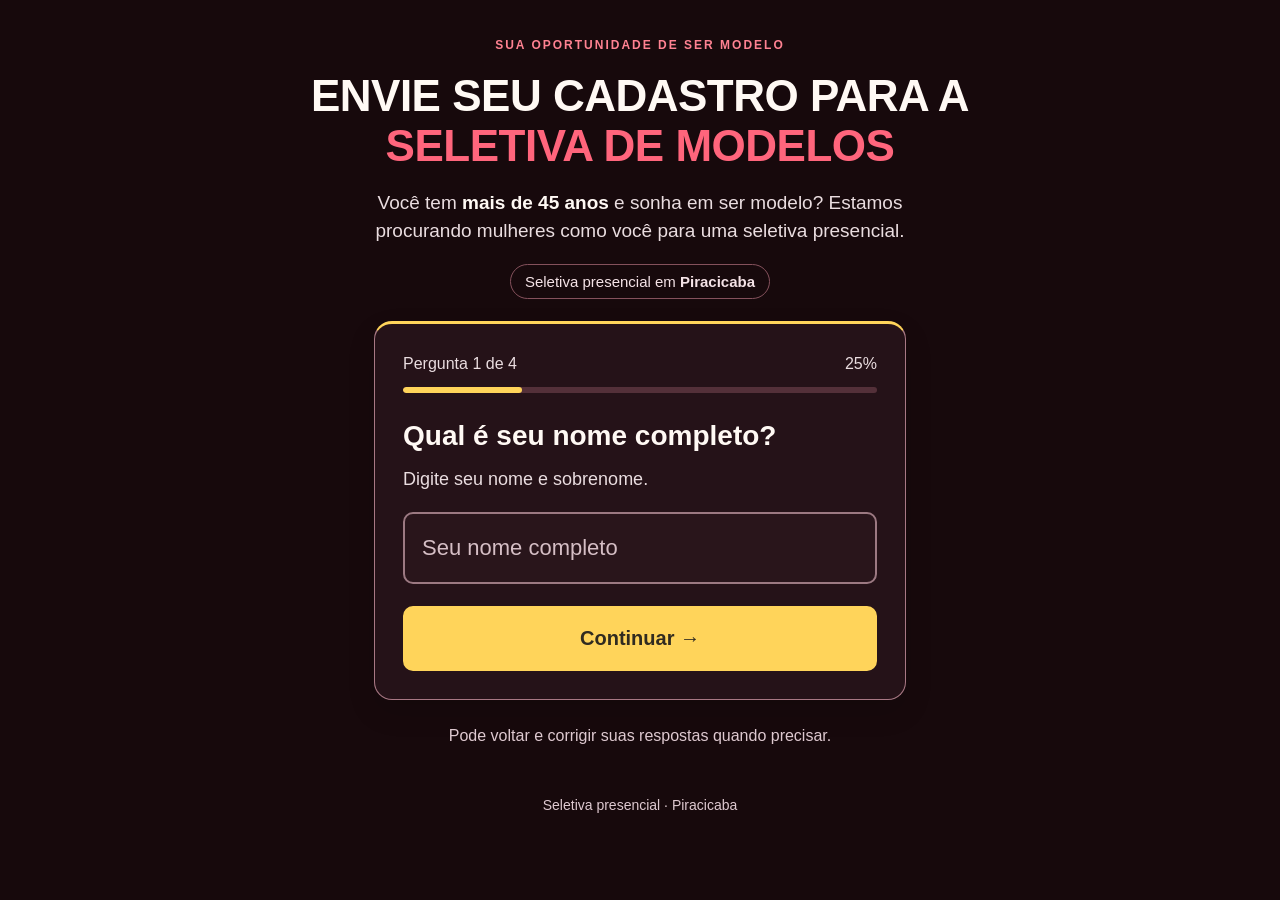
==== index.html @ 8c22e8b4 "Prepare new Piracicaba questionnaire; deployment configuration pending [skip netlify]" ====
<!DOCTYPE html>
<html lang="pt-BR"><head><meta charset="UTF-8"><meta name="viewport" content="width=device-width,initial-scale=1"><meta name="description" content="Seletiva presencial em Piracicaba para mulheres acima de 45 anos que sonham em ser modelos. Inscreva-se respondendo a 4 perguntas simples."><title>Seletiva de modelos em Piracicaba | Mulheres acima de 45 anos</title>
<style>
*{box-sizing:border-box}body{margin:0;background:#17090c;color:#fff9f4;font-family:Arial,sans-serif;font-size:20px;line-height:1.55}p{margin:12px 0}.hero{padding:36px 20px 22px;text-align:center}.hero-inner{max-width:780px;margin:auto}.hero-kicker{margin:0 0 16px;color:#ff8292;font-size:12px;font-weight:700;letter-spacing:2px}.hero h1{margin:0 auto 18px;max-width:720px;font-family:Impact,'Arial Narrow',Arial,sans-serif;font-size:44px;line-height:1.14;letter-spacing:-.5px;text-transform:uppercase;overflow-wrap:break-word}.hero h1 span{color:#ff657c}.hero-copy{max-width:580px;margin:0 auto;color:#eadde0;font-size:19px;line-height:1.5}.hero-copy strong{color:#fff9f4}.hero-location{display:inline-block;margin:18px 0 0;padding:5px 14px;border:1px solid #85515c;border-radius:24px;color:#f5e3e7;font-size:15px}main{max-width:580px;margin:0 auto 30px;padding:0 24px}.form-intro{text-align:center;color:#eadde0;font-size:18px;margin:0 0 24px}.card{background:#251218;padding:28px;border:1px solid #a87884;border-top:3px solid #ffd45a;border-radius:18px;box-shadow:0 12px 28px #00000020}.progress-text{display:flex;justify-content:space-between;font-size:16px;color:#eadde0}.track{height:6px;background:#543039;border-radius:8px;margin:10px 0 25px;overflow:hidden}.fill{height:100%;background:#ffd45a;border-radius:8px;animation:progress-in 180ms ease-out both}h2{font-size:28px;line-height:1.3;margin:0 0 10px}.hint{font-size:18px;color:#eadde0;margin-bottom:18px}input{width:100%;min-width:0;font:inherit;font-size:22px;padding:17px;border:2px solid #9c7982;border-radius:10px;color:#fff9f4;background:#29151b;min-height:64px}input::placeholder{color:#d5bec5;opacity:1}input:focus,button:focus-visible{outline:3px solid #ffd45a;outline-offset:4px}input[aria-invalid=true]{border-color:#ff9ca9}button{font:inherit;font-weight:bold;cursor:pointer;border-radius:10px;min-height:62px;padding:15px 20px;touch-action:manipulation;white-space:normal;overflow-wrap:break-word}button:disabled{cursor:wait;opacity:.7}.primary{background:#ffd45a;color:#302b20;border:2px solid #ffd45a;flex:1}.primary:hover,.choice-yes:hover{background:#ffcb36}.back{background:transparent;border:1px solid #9c7982;color:#f5e3e7;font-size:18px;padding:14px}.actions{display:flex;gap:12px;margin-top:22px}.choice{display:block;width:100%;border:2px solid #9c7982;border-radius:12px;padding:19px 14px;margin:16px 0;cursor:pointer;font-size:20px;line-height:1.35;background:#29151b;color:#fff9f4}.choice-yes{background:#ffd45a;color:#302b20;border-color:#ffd45a;min-height:82px;font-size:24px;box-shadow:0 0 0 4px #ffd45a18,0 0 20px #ffd45a25}.primary,.choice{transition:transform 100ms ease,background-color 100ms ease}.primary:active,.choice:active{transform:scale(.985)}form{animation:question-in 180ms ease-out both}@keyframes question-in{from{opacity:0;transform:translateY(7px)}to{opacity:1;transform:translateY(0)}}@keyframes progress-in{from{width:var(--previous-progress)}}@media(prefers-reduced-motion:reduce){form,.fill{animation:none}.primary,.choice{transition:none}.primary:active,.choice:active{transform:none}}.error{color:#ffe5e9;background:#521f2b;border:1px solid #ff9ca9;padding:12px;border-radius:8px;font-size:18px;margin-top:16px}.error:empty{display:none}.privacy{font-size:16px;color:#dec9d0;margin-top:22px}.reassure{font-size:16px;text-align:center;color:#dec9d0;margin-top:24px}.success-icon{width:64px;height:64px;border-radius:50%;background:#ffd45a;color:#302b20;display:grid;place-items:center;font-size:34px;margin-bottom:20px}footer{text-align:center;color:#dec9d0;font-size:14px;padding:16px 20px}@media(max-width:600px){.hero{padding:28px 20px 22px}.hero h1{font-size:34px;max-width:440px}.hero-copy{font-size:18px}main{padding:0 16px}.card{padding:22px 18px}h2{font-size:26px}}@media(max-width:350px){.hero{padding-left:16px;padding-right:16px}.hero h1{font-size:30px}main{padding:0 12px}.card{padding:20px 14px}.choice-yes{font-size:22px}.back{padding:12px 10px}.primary{padding:14px 12px}}
</style></head><body>
<header class="hero"><div class="hero-inner"><p class="hero-kicker">SUA OPORTUNIDADE DE SER MODELO</p><h1>Envie seu cadastro para a <span>seletiva de modelos</span></h1><p class="hero-copy">Você tem <strong>mais de 45 anos</strong> e sonha em ser modelo? Estamos procurando mulheres como você para uma seletiva presencial.</p><p class="hero-location">Seletiva presencial em <strong>Piracicaba</strong></p></div></header>
<main><section class="card" aria-label="Formulário de inscrição"><div id="content"></div></section><p class="reassure">Pode voltar e corrigir suas respostas quando precisar.</p></main><footer>Seletiva presencial · Piracicaba</footer>
<script>
const META_PIXEL_ID = '1801282187897715';
const trackedSteps = new Set();
const completedSteps = new Set();
function trackCompletion(number){if(completedSteps.has(number))return;completedSteps.add(number);trackMeta('FormStepCompleted',{step:number});}
let formStarted = false;
function trackMeta(name,params={},eventId){
  if(!META_PIXEL_ID || typeof window.fbq !== 'function')return;
  try{window.fbq(name==='PageView'||name==='Lead'?'track':'trackCustom',name,{city:'Piracicaba',...params},eventId?{eventID:eventId}:undefined);}catch{}
}
function initMeta(){
  if(!META_PIXEL_ID)return;
  if(!window.fbq){const fbq=function(){fbq.callMethod?fbq.callMethod.apply(fbq,arguments):fbq.queue.push(arguments)};fbq.queue=[];fbq.loaded=true;fbq.version='2.0';fbq.push=fbq;window.fbq=fbq;window._fbq=fbq;
  const script=document.createElement('script');script.async=true;script.src='https://connect.facebook.net/en_US/fbevents.js';document.head.appendChild(script);}
  window.fbq('set','autoConfig',false,META_PIXEL_ID);
  window.fbq('init',META_PIXEL_ID);
  trackMeta('PageView');
}
initMeta();
const normalizeAge = function normalizeAge(value) {
  const match = String(value ?? '').trim().match(/^(\d{1,3})(?:\s*anos?)?$/i);
  return match ? Number(match[1]) : NaN;
};
const values={name:'',age:'',phone:'',attendance:null};let step=0,busy=false,previousProgress=0;const content=document.getElementById('content');
const questions=['Qual é seu nome completo?','Qual é sua idade? (opcional)','Qual é seu celular com DDD?','Você consegue comparecer à seletiva presencial em Piracicaba?'];
const hints=['Digite seu nome e sobrenome.','Pode escrever 52 ou 52 anos, ou deixar em branco.','Digite o DDD e o número do seu celular.','Toque na sua resposta para concluir a inscrição.'];
function save(){const field=document.getElementById('answer');if(step<3&&field) values[['name','age','phone'][step]]=field.value;}
function showError(message){const el=document.getElementById('error');el.textContent=message;document.getElementById('answer')?.setAttribute('aria-invalid','true');}
function render(focus=false){if(!trackedSteps.has(step)){trackedSteps.add(step);trackMeta('FormStepViewed',{step:step+1});}content.innerHTML='<div class="progress-text"><span>Pergunta '+(step+1)+' de 4</span><span>'+Math.round((step+1)/4*100)+'%</span></div><div class="track" aria-hidden="true"><div class="fill" style="--previous-progress:'+previousProgress+'%;width:'+((step+1)*25)+'%"></div></div><form novalidate><h2 id="question" tabindex="-1">'+questions[step]+'</h2><p class="hint" id="hint">'+hints[step]+'</p><div id="fields"></div><p id="error" class="error" role="alert"></p><div class="actions">'+(step?'<button type="button" class="back">← Voltar</button>':'')+(step<3?'<button type="submit" class="primary">Continuar →</button>':'')+'</div>'+(step===3?'<p class="privacy">Ao tocar em uma resposta, você conclui sua inscrição e autoriza o uso do seu nome, idade e celular para organizar esta seletiva e entrar em contato sobre sua inscrição.</p>':'')+'</form>';
previousProgress=(step+1)*25;const fields=document.getElementById('fields');if(step<3){const input=document.createElement('input');input.id='answer';input.setAttribute('aria-labelledby','question');input.setAttribute('aria-describedby','hint error');input.required=step!==1;input.type='text';input.inputMode=step===2?'tel':'text';input.autocomplete=step===0?'name':step===2?'tel-national':'off';input.maxLength=step===0?150:step===1?30:16;input.placeholder=['Seu nome completo','Sua idade','(19) 99999-9999'][step];input.value=values[['name','age','phone'][step]];fields.append(input);input.addEventListener('input',()=>{if(!formStarted){formStarted=true;trackMeta('FormStarted');}if(step===2){let d=input.value.replace(/\D/g,'').slice(0,11);input.value=d.length>2?'('+d.slice(0,2)+') '+d.slice(2,7)+(d.length>7?'-'+d.slice(7):''):d;}save();});}else{fields.setAttribute('role','group');fields.setAttribute('aria-labelledby','question');for(const [value,text] of [[true,'Sim, consigo comparecer'],[false,'Não consigo comparecer']]){const button=document.createElement('button');button.type='button';button.className=value?'choice choice-yes':'choice choice-no';button.textContent=text;button.addEventListener('click',()=>{if(busy)return;values.attendance=value;submit({preventDefault(){}},button);});fields.append(button);}}
content.querySelector('.back')?.addEventListener('click',()=>{save();step--;render(true)});content.querySelector('form').addEventListener('submit',submit);if(focus)document.getElementById('question').focus();}
async function submit(event,selectedButton){event.preventDefault();if(busy)return;save();let error='';if(step===0&&(values.name.trim().split(/\s+/).length<2||!/^[\p{L}\p{M} '\-]+$/u.test(values.name.trim())))error='Digite seu nome completo, com nome e sobrenome.';if(step===1&&values.age.trim()!==''&&(!Number.isInteger(normalizeAge(values.age))||normalizeAge(values.age)<1||normalizeAge(values.age)>120))error='Pode escrever 52 ou 52 anos, ou deixar em branco.';if(step===2&&!/^\d{2}9\d{8}$/.test(values.phone.replace(/\D/g,'')))error='Digite seu celular com DDD: 2 números do DDD e 9 do celular.';if(step===3&&values.attendance===null)error='Escolha Sim ou Não para continuar.';if(error){showError(error);return;}if(step<3){trackCompletion(step+1);step++;render(true);return;}busy=true;content.querySelectorAll('button,input').forEach(el=>el.disabled=true);const btn=selectedButton||content.querySelector('.choice-yes');const originalText=btn.textContent;btn.textContent='Enviando sua inscrição…';try{const response=await fetch('/api/inscricao',{method:'POST',headers:{'Content-Type':'application/json'},body:JSON.stringify(values)});const result=await response.json();if(!response.ok)throw Error(result.error||'Não foi possível concluir. Tente novamente.');trackCompletion(4);trackMeta('Lead',{},result.eventId);content.innerHTML='<div class="success-icon" aria-hidden="true">✓</div><h2 tabindex="-1">Inscrição concluída!</h2><p>Suas respostas foram recebidas.</p><p>Obrigada por se inscrever na seletiva em Piracicaba.</p><p class="hint">Você já pode fechar esta página.</p>';content.querySelector('h2').focus();document.querySelector('.reassure').hidden=true;Object.keys(values).forEach(key=>values[key]=null);}catch(e){showError(e instanceof TypeError?'Não conseguimos conectar. Confira sua internet e toque na resposta para tentar novamente. Suas respostas continuam aqui.':(e.message||'Confira sua conexão e tente novamente.'));content.querySelectorAll('button,input').forEach(el=>el.disabled=false);btn.textContent=originalText;}finally{busy=false;}}
render();
</script></body></html>
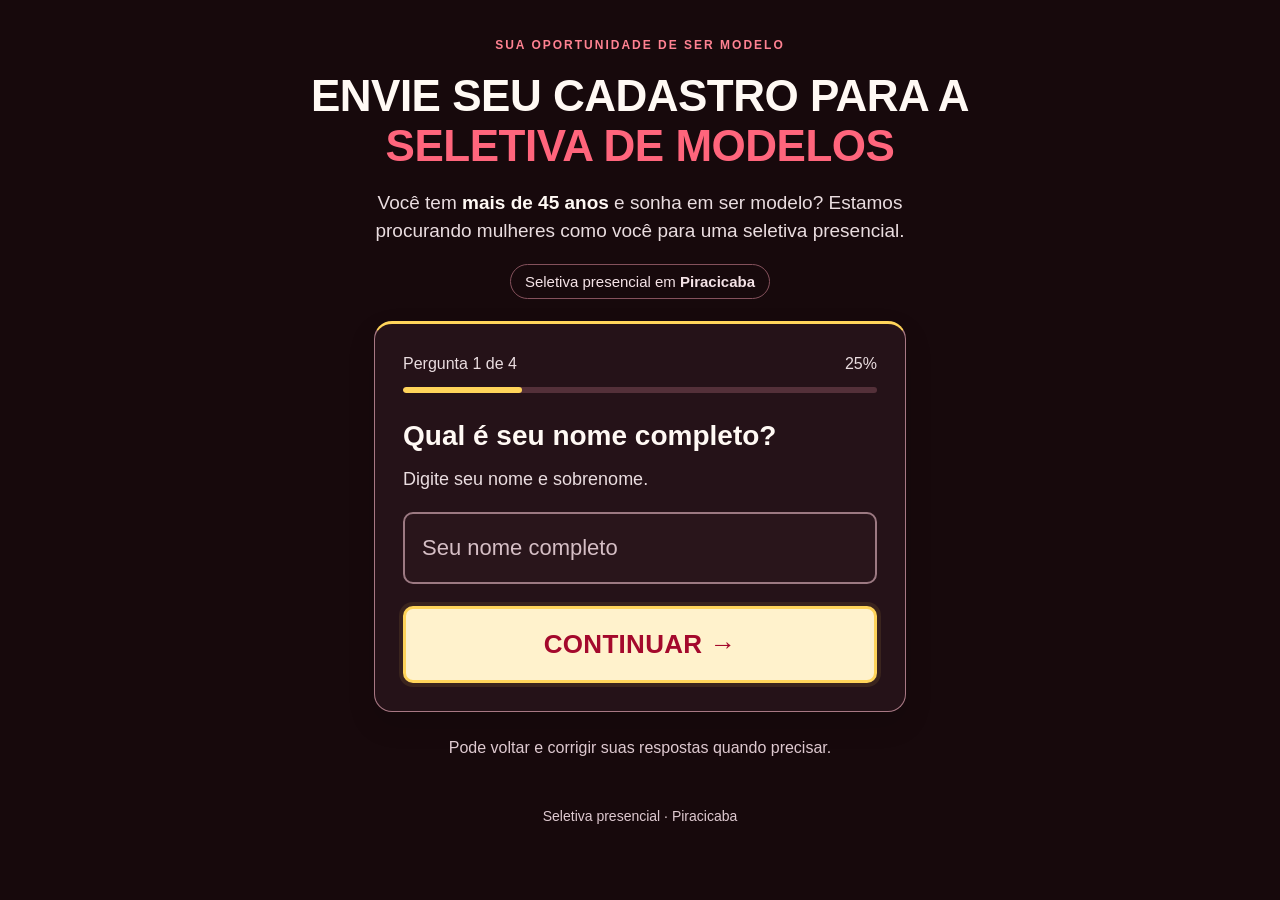
==== commit bf517113: "Exigir idade e destacar botão Continuar em Piracicaba" ====
--- a/index.html
+++ b/index.html
@@ -1,7 +1,7 @@
 <!DOCTYPE html>
 <html lang="pt-BR"><head><meta charset="UTF-8"><meta name="viewport" content="width=device-width,initial-scale=1"><meta name="description" content="Seletiva presencial em Piracicaba para mulheres acima de 45 anos que sonham em ser modelos. Inscreva-se respondendo a 4 perguntas simples."><title>Seletiva de modelos em Piracicaba | Mulheres acima de 45 anos</title>
 <style>
-*{box-sizing:border-box}body{margin:0;background:#17090c;color:#fff9f4;font-family:Arial,sans-serif;font-size:20px;line-height:1.55}p{margin:12px 0}.hero{padding:36px 20px 22px;text-align:center}.hero-inner{max-width:780px;margin:auto}.hero-kicker{margin:0 0 16px;color:#ff8292;font-size:12px;font-weight:700;letter-spacing:2px}.hero h1{margin:0 auto 18px;max-width:720px;font-family:Impact,'Arial Narrow',Arial,sans-serif;font-size:44px;line-height:1.14;letter-spacing:-.5px;text-transform:uppercase;overflow-wrap:break-word}.hero h1 span{color:#ff657c}.hero-copy{max-width:580px;margin:0 auto;color:#eadde0;font-size:19px;line-height:1.5}.hero-copy strong{color:#fff9f4}.hero-location{display:inline-block;margin:18px 0 0;padding:5px 14px;border:1px solid #85515c;border-radius:24px;color:#f5e3e7;font-size:15px}main{max-width:580px;margin:0 auto 30px;padding:0 24px}.form-intro{text-align:center;color:#eadde0;font-size:18px;margin:0 0 24px}.card{background:#251218;padding:28px;border:1px solid #a87884;border-top:3px solid #ffd45a;border-radius:18px;box-shadow:0 12px 28px #00000020}.progress-text{display:flex;justify-content:space-between;font-size:16px;color:#eadde0}.track{height:6px;background:#543039;border-radius:8px;margin:10px 0 25px;overflow:hidden}.fill{height:100%;background:#ffd45a;border-radius:8px;animation:progress-in 180ms ease-out both}h2{font-size:28px;line-height:1.3;margin:0 0 10px}.hint{font-size:18px;color:#eadde0;margin-bottom:18px}input{width:100%;min-width:0;font:inherit;font-size:22px;padding:17px;border:2px solid #9c7982;border-radius:10px;color:#fff9f4;background:#29151b;min-height:64px}input::placeholder{color:#d5bec5;opacity:1}input:focus,button:focus-visible{outline:3px solid #ffd45a;outline-offset:4px}input[aria-invalid=true]{border-color:#ff9ca9}button{font:inherit;font-weight:bold;cursor:pointer;border-radius:10px;min-height:62px;padding:15px 20px;touch-action:manipulation;white-space:normal;overflow-wrap:break-word}button:disabled{cursor:wait;opacity:.7}.primary{background:#ffd45a;color:#302b20;border:2px solid #ffd45a;flex:1}.primary:hover,.choice-yes:hover{background:#ffcb36}.back{background:transparent;border:1px solid #9c7982;color:#f5e3e7;font-size:18px;padding:14px}.actions{display:flex;gap:12px;margin-top:22px}.choice{display:block;width:100%;border:2px solid #9c7982;border-radius:12px;padding:19px 14px;margin:16px 0;cursor:pointer;font-size:20px;line-height:1.35;background:#29151b;color:#fff9f4}.choice-yes{background:#ffd45a;color:#302b20;border-color:#ffd45a;min-height:82px;font-size:24px;box-shadow:0 0 0 4px #ffd45a18,0 0 20px #ffd45a25}.primary,.choice{transition:transform 100ms ease,background-color 100ms ease}.primary:active,.choice:active{transform:scale(.985)}form{animation:question-in 180ms ease-out both}@keyframes question-in{from{opacity:0;transform:translateY(7px)}to{opacity:1;transform:translateY(0)}}@keyframes progress-in{from{width:var(--previous-progress)}}@media(prefers-reduced-motion:reduce){form,.fill{animation:none}.primary,.choice{transition:none}.primary:active,.choice:active{transform:none}}.error{color:#ffe5e9;background:#521f2b;border:1px solid #ff9ca9;padding:12px;border-radius:8px;font-size:18px;margin-top:16px}.error:empty{display:none}.privacy{font-size:16px;color:#dec9d0;margin-top:22px}.reassure{font-size:16px;text-align:center;color:#dec9d0;margin-top:24px}.success-icon{width:64px;height:64px;border-radius:50%;background:#ffd45a;color:#302b20;display:grid;place-items:center;font-size:34px;margin-bottom:20px}footer{text-align:center;color:#dec9d0;font-size:14px;padding:16px 20px}@media(max-width:600px){.hero{padding:28px 20px 22px}.hero h1{font-size:34px;max-width:440px}.hero-copy{font-size:18px}main{padding:0 16px}.card{padding:22px 18px}h2{font-size:26px}}@media(max-width:350px){.hero{padding-left:16px;padding-right:16px}.hero h1{font-size:30px}main{padding:0 12px}.card{padding:20px 14px}.choice-yes{font-size:22px}.back{padding:12px 10px}.primary{padding:14px 12px}}
+*{box-sizing:border-box}body{margin:0;background:#17090c;color:#fff9f4;font-family:Arial,sans-serif;font-size:20px;line-height:1.55}p{margin:12px 0}.hero{padding:36px 20px 22px;text-align:center}.hero-inner{max-width:780px;margin:auto}.hero-kicker{margin:0 0 16px;color:#ff8292;font-size:12px;font-weight:700;letter-spacing:2px}.hero h1{margin:0 auto 18px;max-width:720px;font-family:Impact,'Arial Narrow',Arial,sans-serif;font-size:44px;line-height:1.14;letter-spacing:-.5px;text-transform:uppercase;overflow-wrap:break-word}.hero h1 span{color:#ff657c}.hero-copy{max-width:580px;margin:0 auto;color:#eadde0;font-size:19px;line-height:1.5}.hero-copy strong{color:#fff9f4}.hero-location{display:inline-block;margin:18px 0 0;padding:5px 14px;border:1px solid #85515c;border-radius:24px;color:#f5e3e7;font-size:15px}main{max-width:580px;margin:0 auto 30px;padding:0 24px}.form-intro{text-align:center;color:#eadde0;font-size:18px;margin:0 0 24px}.card{background:#251218;padding:28px;border:1px solid #a87884;border-top:3px solid #ffd45a;border-radius:18px;box-shadow:0 12px 28px #00000020}.progress-text{display:flex;justify-content:space-between;font-size:16px;color:#eadde0}.track{height:6px;background:#543039;border-radius:8px;margin:10px 0 25px;overflow:hidden}.fill{height:100%;background:#ffd45a;border-radius:8px;animation:progress-in 180ms ease-out both}h2{font-size:28px;line-height:1.3;margin:0 0 10px}.hint{font-size:18px;color:#eadde0;margin-bottom:18px}input{width:100%;min-width:0;font:inherit;font-size:22px;padding:17px;border:2px solid #9c7982;border-radius:10px;color:#fff9f4;background:#29151b;min-height:64px}input::placeholder{color:#d5bec5;opacity:1}input:focus,button:focus-visible{outline:3px solid #ffd45a;outline-offset:4px}input[aria-invalid=true]{border-color:#ff9ca9}button{font:inherit;font-weight:bold;cursor:pointer;border-radius:10px;min-height:62px;padding:15px 20px;touch-action:manipulation;white-space:normal;overflow-wrap:break-word}button:disabled{cursor:wait;opacity:.7}.primary{background:#fff2cc;color:#a4092c;border:3px solid #ffd45a;flex:1 1 100%;width:100%;order:-1;font-size:26px;font-weight:900;min-height:76px;letter-spacing:.3px;box-shadow:0 0 0 4px #ffd45a18;animation:continue-pulse 2.8s ease-in-out infinite}.primary:hover{background:#fff9e8}.primary:disabled{animation:none}@keyframes continue-pulse{0%,100%{transform:scale(1)}50%{transform:scale(1.015)}}.choice-yes:hover{background:#ffcb36}.back{background:transparent;border:1px solid #9c7982;color:#f5e3e7;font-size:18px;padding:14px}.actions{display:flex;flex-wrap:wrap;justify-content:center;gap:12px;margin-top:22px}.actions .back{min-height:48px;padding:8px 18px}.choice{display:block;width:100%;border:2px solid #9c7982;border-radius:12px;padding:19px 14px;margin:16px 0;cursor:pointer;font-size:20px;line-height:1.35;background:#29151b;color:#fff9f4}.choice-yes{background:#ffd45a;color:#302b20;border-color:#ffd45a;min-height:82px;font-size:24px;box-shadow:0 0 0 4px #ffd45a18,0 0 20px #ffd45a25}.primary,.choice{transition:transform 100ms ease,background-color 100ms ease}.primary:active,.choice:active{transform:scale(.985)}form{animation:question-in 180ms ease-out both}@keyframes question-in{from{opacity:0;transform:translateY(7px)}to{opacity:1;transform:translateY(0)}}@keyframes progress-in{from{width:var(--previous-progress)}}@media(prefers-reduced-motion:reduce){form,.fill,.primary{animation:none}.primary,.choice{transition:none}.primary:active,.choice:active{transform:none}}.error{color:#ffe5e9;background:#521f2b;border:1px solid #ff9ca9;padding:12px;border-radius:8px;font-size:18px;margin-top:16px}.error:empty{display:none}.privacy{font-size:16px;color:#dec9d0;margin-top:22px}.reassure{font-size:16px;text-align:center;color:#dec9d0;margin-top:24px}.success-icon{width:64px;height:64px;border-radius:50%;background:#ffd45a;color:#302b20;display:grid;place-items:center;font-size:34px;margin-bottom:20px}footer{text-align:center;color:#dec9d0;font-size:14px;padding:16px 20px}@media(max-width:600px){.hero{padding:28px 20px 22px}.hero h1{font-size:34px;max-width:440px}.hero-copy{font-size:18px}main{padding:0 16px}.card{padding:22px 18px}h2{font-size:26px}}@media(max-width:350px){.hero{padding-left:16px;padding-right:16px}.hero h1{font-size:30px}main{padding:0 12px}.card{padding:20px 14px}.choice-yes{font-size:22px}.back{padding:12px 10px}.primary{padding:14px 12px}}
 </style></head><body>
 <header class="hero"><div class="hero-inner"><p class="hero-kicker">SUA OPORTUNIDADE DE SER MODELO</p><h1>Envie seu cadastro para a <span>seletiva de modelos</span></h1><p class="hero-copy">Você tem <strong>mais de 45 anos</strong> e sonha em ser modelo? Estamos procurando mulheres como você para uma seletiva presencial.</p><p class="hero-location">Seletiva presencial em <strong>Piracicaba</strong></p></div></header>
 <main><section class="card" aria-label="Formulário de inscrição"><div id="content"></div></section><p class="reassure">Pode voltar e corrigir suas respostas quando precisar.</p></main><footer>Seletiva presencial · Piracicaba</footer>
@@ -29,13 +29,13 @@
   return match ? Number(match[1]) : NaN;
 };
 const values={name:'',age:'',phone:'',attendance:null};let step=0,busy=false,previousProgress=0;const content=document.getElementById('content');
-const questions=['Qual é seu nome completo?','Qual é sua idade? (opcional)','Qual é seu celular com DDD?','Você consegue comparecer à seletiva presencial em Piracicaba?'];
-const hints=['Digite seu nome e sobrenome.','Pode escrever 52 ou 52 anos, ou deixar em branco.','Digite o DDD e o número do seu celular.','Toque na sua resposta para concluir a inscrição.'];
+const questions=['Qual é seu nome completo?','Qual é sua idade?','Qual é seu celular com DDD?','Você consegue comparecer à seletiva presencial em Piracicaba?'];
+const hints=['Digite seu nome e sobrenome.','Digite sua idade. Pode escrever 52 ou 52 anos.','Digite o DDD e o número do seu celular.','Toque na sua resposta para concluir a inscrição.'];
 function save(){const field=document.getElementById('answer');if(step<3&&field) values[['name','age','phone'][step]]=field.value;}
 function showError(message){const el=document.getElementById('error');el.textContent=message;document.getElementById('answer')?.setAttribute('aria-invalid','true');}
-function render(focus=false){if(!trackedSteps.has(step)){trackedSteps.add(step);trackMeta('FormStepViewed',{step:step+1});}content.innerHTML='<div class="progress-text"><span>Pergunta '+(step+1)+' de 4</span><span>'+Math.round((step+1)/4*100)+'%</span></div><div class="track" aria-hidden="true"><div class="fill" style="--previous-progress:'+previousProgress+'%;width:'+((step+1)*25)+'%"></div></div><form novalidate><h2 id="question" tabindex="-1">'+questions[step]+'</h2><p class="hint" id="hint">'+hints[step]+'</p><div id="fields"></div><p id="error" class="error" role="alert"></p><div class="actions">'+(step?'<button type="button" class="back">← Voltar</button>':'')+(step<3?'<button type="submit" class="primary">Continuar →</button>':'')+'</div>'+(step===3?'<p class="privacy">Ao tocar em uma resposta, você conclui sua inscrição e autoriza o uso do seu nome, idade e celular para organizar esta seletiva e entrar em contato sobre sua inscrição.</p>':'')+'</form>';
-previousProgress=(step+1)*25;const fields=document.getElementById('fields');if(step<3){const input=document.createElement('input');input.id='answer';input.setAttribute('aria-labelledby','question');input.setAttribute('aria-describedby','hint error');input.required=step!==1;input.type='text';input.inputMode=step===2?'tel':'text';input.autocomplete=step===0?'name':step===2?'tel-national':'off';input.maxLength=step===0?150:step===1?30:16;input.placeholder=['Seu nome completo','Sua idade','(19) 99999-9999'][step];input.value=values[['name','age','phone'][step]];fields.append(input);input.addEventListener('input',()=>{if(!formStarted){formStarted=true;trackMeta('FormStarted');}if(step===2){let d=input.value.replace(/\D/g,'').slice(0,11);input.value=d.length>2?'('+d.slice(0,2)+') '+d.slice(2,7)+(d.length>7?'-'+d.slice(7):''):d;}save();});}else{fields.setAttribute('role','group');fields.setAttribute('aria-labelledby','question');for(const [value,text] of [[true,'Sim, consigo comparecer'],[false,'Não consigo comparecer']]){const button=document.createElement('button');button.type='button';button.className=value?'choice choice-yes':'choice choice-no';button.textContent=text;button.addEventListener('click',()=>{if(busy)return;values.attendance=value;submit({preventDefault(){}},button);});fields.append(button);}}
+function render(focus=false){if(!trackedSteps.has(step)){trackedSteps.add(step);trackMeta('FormStepViewed',{step:step+1});}content.innerHTML='<div class="progress-text"><span>Pergunta '+(step+1)+' de 4</span><span>'+Math.round((step+1)/4*100)+'%</span></div><div class="track" aria-hidden="true"><div class="fill" style="--previous-progress:'+previousProgress+'%;width:'+((step+1)*25)+'%"></div></div><form novalidate><h2 id="question" tabindex="-1">'+questions[step]+'</h2><p class="hint" id="hint">'+hints[step]+'</p><div id="fields"></div><p id="error" class="error" role="alert"></p><div class="actions">'+(step?'<button type="button" class="back">← Voltar</button>':'')+(step<3?'<button type="submit" class="primary">CONTINUAR →</button>':'')+'</div>'+(step===3?'<p class="privacy">Ao tocar em uma resposta, você conclui sua inscrição e autoriza o uso do seu nome, idade e celular para organizar esta seletiva e entrar em contato sobre sua inscrição.</p>':'')+'</form>';
+previousProgress=(step+1)*25;const fields=document.getElementById('fields');if(step<3){const input=document.createElement('input');input.id='answer';input.setAttribute('aria-labelledby','question');input.setAttribute('aria-describedby','hint error');input.required=true;input.type='text';input.inputMode=step===2?'tel':'text';input.autocomplete=step===0?'name':step===2?'tel-national':'off';input.maxLength=step===0?150:step===1?30:16;input.placeholder=['Seu nome completo','Sua idade','(19) 99999-9999'][step];input.value=values[['name','age','phone'][step]];fields.append(input);input.addEventListener('input',()=>{if(!formStarted){formStarted=true;trackMeta('FormStarted');}if(step===2){let d=input.value.replace(/\D/g,'').slice(0,11);input.value=d.length>2?'('+d.slice(0,2)+') '+d.slice(2,7)+(d.length>7?'-'+d.slice(7):''):d;}save();});}else{fields.setAttribute('role','group');fields.setAttribute('aria-labelledby','question');for(const [value,text] of [[true,'Sim, consigo comparecer'],[false,'Não consigo comparecer']]){const button=document.createElement('button');button.type='button';button.className=value?'choice choice-yes':'choice choice-no';button.textContent=text;button.addEventListener('click',()=>{if(busy)return;values.attendance=value;submit({preventDefault(){}},button);});fields.append(button);}}
 content.querySelector('.back')?.addEventListener('click',()=>{save();step--;render(true)});content.querySelector('form').addEventListener('submit',submit);if(focus)document.getElementById('question').focus();}
-async function submit(event,selectedButton){event.preventDefault();if(busy)return;save();let error='';if(step===0&&(values.name.trim().split(/\s+/).length<2||!/^[\p{L}\p{M} '\-]+$/u.test(values.name.trim())))error='Digite seu nome completo, com nome e sobrenome.';if(step===1&&values.age.trim()!==''&&(!Number.isInteger(normalizeAge(values.age))||normalizeAge(values.age)<1||normalizeAge(values.age)>120))error='Pode escrever 52 ou 52 anos, ou deixar em branco.';if(step===2&&!/^\d{2}9\d{8}$/.test(values.phone.replace(/\D/g,'')))error='Digite seu celular com DDD: 2 números do DDD e 9 do celular.';if(step===3&&values.attendance===null)error='Escolha Sim ou Não para continuar.';if(error){showError(error);return;}if(step<3){trackCompletion(step+1);step++;render(true);return;}busy=true;content.querySelectorAll('button,input').forEach(el=>el.disabled=true);const btn=selectedButton||content.querySelector('.choice-yes');const originalText=btn.textContent;btn.textContent='Enviando sua inscrição…';try{const response=await fetch('/api/inscricao',{method:'POST',headers:{'Content-Type':'application/json'},body:JSON.stringify(values)});const result=await response.json();if(!response.ok)throw Error(result.error||'Não foi possível concluir. Tente novamente.');trackCompletion(4);trackMeta('Lead',{},result.eventId);content.innerHTML='<div class="success-icon" aria-hidden="true">✓</div><h2 tabindex="-1">Inscrição concluída!</h2><p>Suas respostas foram recebidas.</p><p>Obrigada por se inscrever na seletiva em Piracicaba.</p><p class="hint">Você já pode fechar esta página.</p>';content.querySelector('h2').focus();document.querySelector('.reassure').hidden=true;Object.keys(values).forEach(key=>values[key]=null);}catch(e){showError(e instanceof TypeError?'Não conseguimos conectar. Confira sua internet e toque na resposta para tentar novamente. Suas respostas continuam aqui.':(e.message||'Confira sua conexão e tente novamente.'));content.querySelectorAll('button,input').forEach(el=>el.disabled=false);btn.textContent=originalText;}finally{busy=false;}}
+async function submit(event,selectedButton){event.preventDefault();if(busy)return;save();let error='';if(step===0&&(values.name.trim().split(/\s+/).length<2||!/^[\p{L}\p{M} '\-]+$/u.test(values.name.trim())))error='Digite seu nome completo, com nome e sobrenome.';if(step===1&&(!Number.isInteger(normalizeAge(values.age))||normalizeAge(values.age)<1||normalizeAge(values.age)>120))error='Digite sua idade. Pode escrever 52 ou 52 anos.';if(step===2&&!/^\d{2}9\d{8}$/.test(values.phone.replace(/\D/g,'')))error='Digite seu celular com DDD: 2 números do DDD e 9 do celular.';if(step===3&&values.attendance===null)error='Escolha Sim ou Não para continuar.';if(error){showError(error);return;}if(step<3){trackCompletion(step+1);step++;render(true);return;}busy=true;content.querySelectorAll('button,input').forEach(el=>el.disabled=true);const btn=selectedButton||content.querySelector('.choice-yes');const originalText=btn.textContent;btn.textContent='Enviando sua inscrição…';try{const response=await fetch('/api/inscricao',{method:'POST',headers:{'Content-Type':'application/json'},body:JSON.stringify(values)});const result=await response.json();if(!response.ok)throw Error(result.error||'Não foi possível concluir. Tente novamente.');trackCompletion(4);trackMeta('Lead',{},result.eventId);content.innerHTML='<div class="success-icon" aria-hidden="true">✓</div><h2 tabindex="-1">Inscrição concluída!</h2><p>Suas respostas foram recebidas.</p><p>Obrigada por se inscrever na seletiva em Piracicaba.</p><p class="hint">Você já pode fechar esta página.</p>';content.querySelector('h2').focus();document.querySelector('.reassure').hidden=true;Object.keys(values).forEach(key=>values[key]=null);}catch(e){showError(e instanceof TypeError?'Não conseguimos conectar. Confira sua internet e toque na resposta para tentar novamente. Suas respostas continuam aqui.':(e.message||'Confira sua conexão e tente novamente.'));content.querySelectorAll('button,input').forEach(el=>el.disabled=false);btn.textContent=originalText;}finally{busy=false;}}
 render();
 </script></body></html>
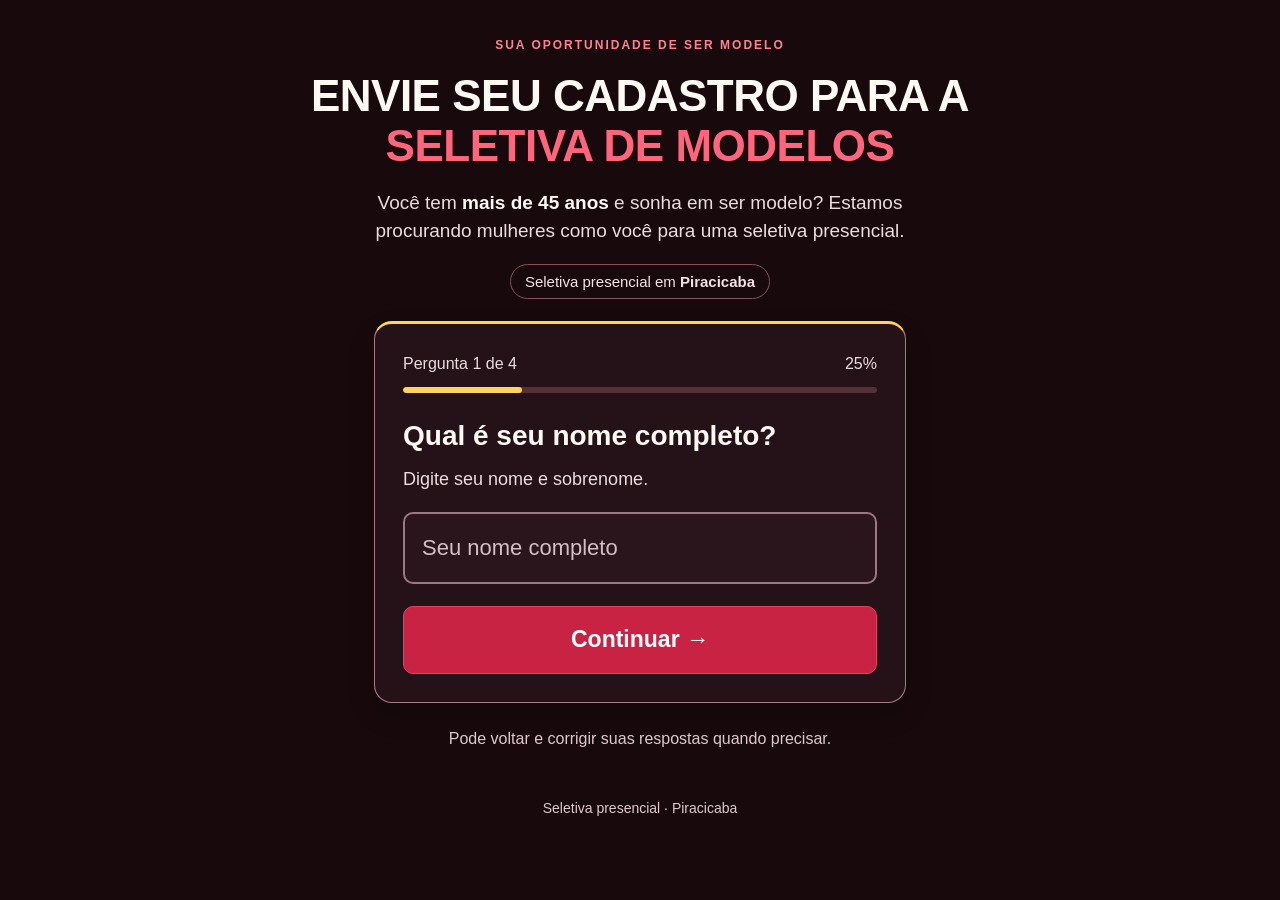
==== commit 004e8465: "Simplificar botão Continuar sem pulsação ou brilho [skip netlify]" ====
--- a/index.html
+++ b/index.html
@@ -1,7 +1,7 @@
 <!DOCTYPE html>
 <html lang="pt-BR"><head><meta charset="UTF-8"><meta name="viewport" content="width=device-width,initial-scale=1"><meta name="description" content="Seletiva presencial em Piracicaba para mulheres acima de 45 anos que sonham em ser modelos. Inscreva-se respondendo a 4 perguntas simples."><title>Seletiva de modelos em Piracicaba | Mulheres acima de 45 anos</title>
 <style>
-*{box-sizing:border-box}body{margin:0;background:#17090c;color:#fff9f4;font-family:Arial,sans-serif;font-size:20px;line-height:1.55}p{margin:12px 0}.hero{padding:36px 20px 22px;text-align:center}.hero-inner{max-width:780px;margin:auto}.hero-kicker{margin:0 0 16px;color:#ff8292;font-size:12px;font-weight:700;letter-spacing:2px}.hero h1{margin:0 auto 18px;max-width:720px;font-family:Impact,'Arial Narrow',Arial,sans-serif;font-size:44px;line-height:1.14;letter-spacing:-.5px;text-transform:uppercase;overflow-wrap:break-word}.hero h1 span{color:#ff657c}.hero-copy{max-width:580px;margin:0 auto;color:#eadde0;font-size:19px;line-height:1.5}.hero-copy strong{color:#fff9f4}.hero-location{display:inline-block;margin:18px 0 0;padding:5px 14px;border:1px solid #85515c;border-radius:24px;color:#f5e3e7;font-size:15px}main{max-width:580px;margin:0 auto 30px;padding:0 24px}.form-intro{text-align:center;color:#eadde0;font-size:18px;margin:0 0 24px}.card{background:#251218;padding:28px;border:1px solid #a87884;border-top:3px solid #ffd45a;border-radius:18px;box-shadow:0 12px 28px #00000020}.progress-text{display:flex;justify-content:space-between;font-size:16px;color:#eadde0}.track{height:6px;background:#543039;border-radius:8px;margin:10px 0 25px;overflow:hidden}.fill{height:100%;background:#ffd45a;border-radius:8px;animation:progress-in 180ms ease-out both}h2{font-size:28px;line-height:1.3;margin:0 0 10px}.hint{font-size:18px;color:#eadde0;margin-bottom:18px}input{width:100%;min-width:0;font:inherit;font-size:22px;padding:17px;border:2px solid #9c7982;border-radius:10px;color:#fff9f4;background:#29151b;min-height:64px}input::placeholder{color:#d5bec5;opacity:1}input:focus,button:focus-visible{outline:3px solid #ffd45a;outline-offset:4px}input[aria-invalid=true]{border-color:#ff9ca9}button{font:inherit;font-weight:bold;cursor:pointer;border-radius:10px;min-height:62px;padding:15px 20px;touch-action:manipulation;white-space:normal;overflow-wrap:break-word}button:disabled{cursor:wait;opacity:.7}.primary{background:#fff2cc;color:#a4092c;border:3px solid #ffd45a;flex:1 1 100%;width:100%;order:-1;font-size:26px;font-weight:900;min-height:76px;letter-spacing:.3px;box-shadow:0 0 0 4px #ffd45a18;animation:continue-pulse 2.8s ease-in-out infinite}.primary:hover{background:#fff9e8}.primary:disabled{animation:none}@keyframes continue-pulse{0%,100%{transform:scale(1)}50%{transform:scale(1.015)}}.choice-yes:hover{background:#ffcb36}.back{background:transparent;border:1px solid #9c7982;color:#f5e3e7;font-size:18px;padding:14px}.actions{display:flex;flex-wrap:wrap;justify-content:center;gap:12px;margin-top:22px}.actions .back{min-height:48px;padding:8px 18px}.choice{display:block;width:100%;border:2px solid #9c7982;border-radius:12px;padding:19px 14px;margin:16px 0;cursor:pointer;font-size:20px;line-height:1.35;background:#29151b;color:#fff9f4}.choice-yes{background:#ffd45a;color:#302b20;border-color:#ffd45a;min-height:82px;font-size:24px;box-shadow:0 0 0 4px #ffd45a18,0 0 20px #ffd45a25}.primary,.choice{transition:transform 100ms ease,background-color 100ms ease}.primary:active,.choice:active{transform:scale(.985)}form{animation:question-in 180ms ease-out both}@keyframes question-in{from{opacity:0;transform:translateY(7px)}to{opacity:1;transform:translateY(0)}}@keyframes progress-in{from{width:var(--previous-progress)}}@media(prefers-reduced-motion:reduce){form,.fill,.primary{animation:none}.primary,.choice{transition:none}.primary:active,.choice:active{transform:none}}.error{color:#ffe5e9;background:#521f2b;border:1px solid #ff9ca9;padding:12px;border-radius:8px;font-size:18px;margin-top:16px}.error:empty{display:none}.privacy{font-size:16px;color:#dec9d0;margin-top:22px}.reassure{font-size:16px;text-align:center;color:#dec9d0;margin-top:24px}.success-icon{width:64px;height:64px;border-radius:50%;background:#ffd45a;color:#302b20;display:grid;place-items:center;font-size:34px;margin-bottom:20px}footer{text-align:center;color:#dec9d0;font-size:14px;padding:16px 20px}@media(max-width:600px){.hero{padding:28px 20px 22px}.hero h1{font-size:34px;max-width:440px}.hero-copy{font-size:18px}main{padding:0 16px}.card{padding:22px 18px}h2{font-size:26px}}@media(max-width:350px){.hero{padding-left:16px;padding-right:16px}.hero h1{font-size:30px}main{padding:0 12px}.card{padding:20px 14px}.choice-yes{font-size:22px}.back{padding:12px 10px}.primary{padding:14px 12px}}
+*{box-sizing:border-box}body{margin:0;background:#17090c;color:#fff9f4;font-family:Arial,sans-serif;font-size:20px;line-height:1.55}p{margin:12px 0}.hero{padding:36px 20px 22px;text-align:center}.hero-inner{max-width:780px;margin:auto}.hero-kicker{margin:0 0 16px;color:#ff8292;font-size:12px;font-weight:700;letter-spacing:2px}.hero h1{margin:0 auto 18px;max-width:720px;font-family:Impact,'Arial Narrow',Arial,sans-serif;font-size:44px;line-height:1.14;letter-spacing:-.5px;text-transform:uppercase;overflow-wrap:break-word}.hero h1 span{color:#ff657c}.hero-copy{max-width:580px;margin:0 auto;color:#eadde0;font-size:19px;line-height:1.5}.hero-copy strong{color:#fff9f4}.hero-location{display:inline-block;margin:18px 0 0;padding:5px 14px;border:1px solid #85515c;border-radius:24px;color:#f5e3e7;font-size:15px}main{max-width:580px;margin:0 auto 30px;padding:0 24px}.form-intro{text-align:center;color:#eadde0;font-size:18px;margin:0 0 24px}.card{background:#251218;padding:28px;border:1px solid #a87884;border-top:3px solid #ffd45a;border-radius:18px;box-shadow:0 12px 28px #00000020}.progress-text{display:flex;justify-content:space-between;font-size:16px;color:#eadde0}.track{height:6px;background:#543039;border-radius:8px;margin:10px 0 25px;overflow:hidden}.fill{height:100%;background:#ffd45a;border-radius:8px;animation:progress-in 180ms ease-out both}h2{font-size:28px;line-height:1.3;margin:0 0 10px}.hint{font-size:18px;color:#eadde0;margin-bottom:18px}input{width:100%;min-width:0;font:inherit;font-size:22px;padding:17px;border:2px solid #9c7982;border-radius:10px;color:#fff9f4;background:#29151b;min-height:64px}input::placeholder{color:#d5bec5;opacity:1}input:focus,button:focus-visible{outline:3px solid #ffd45a;outline-offset:4px}input[aria-invalid=true]{border-color:#ff9ca9}button{font:inherit;font-weight:bold;cursor:pointer;border-radius:10px;min-height:62px;padding:15px 20px;touch-action:manipulation;white-space:normal;overflow-wrap:break-word}button:disabled{cursor:wait;opacity:.7}.primary{background:#c92343;color:#fff;border:1px solid #e3415f;flex:1 1 100%;width:100%;order:-1;font-size:23px;font-weight:700;min-height:66px;letter-spacing:0;box-shadow:none}.primary:hover{background:#b71e3c}.choice-yes:hover{background:#ffcb36}.back{background:transparent;border:1px solid #9c7982;color:#f5e3e7;font-size:18px;padding:14px}.actions{display:flex;flex-wrap:wrap;justify-content:center;gap:12px;margin-top:22px}.actions .back{min-height:48px;padding:8px 18px}.choice{display:block;width:100%;border:2px solid #9c7982;border-radius:12px;padding:19px 14px;margin:16px 0;cursor:pointer;font-size:20px;line-height:1.35;background:#29151b;color:#fff9f4}.choice-yes{background:#ffd45a;color:#302b20;border-color:#ffd45a;min-height:82px;font-size:24px;box-shadow:0 0 0 4px #ffd45a18,0 0 20px #ffd45a25}.primary,.choice{transition:transform 100ms ease,background-color 100ms ease}.primary:active,.choice:active{transform:scale(.985)}form{animation:question-in 180ms ease-out both}@keyframes question-in{from{opacity:0;transform:translateY(7px)}to{opacity:1;transform:translateY(0)}}@keyframes progress-in{from{width:var(--previous-progress)}}@media(prefers-reduced-motion:reduce){form,.fill,.primary{animation:none}.primary,.choice{transition:none}.primary:active,.choice:active{transform:none}}.error{color:#ffe5e9;background:#521f2b;border:1px solid #ff9ca9;padding:12px;border-radius:8px;font-size:18px;margin-top:16px}.error:empty{display:none}.privacy{font-size:16px;color:#dec9d0;margin-top:22px}.reassure{font-size:16px;text-align:center;color:#dec9d0;margin-top:24px}.success-icon{width:64px;height:64px;border-radius:50%;background:#ffd45a;color:#302b20;display:grid;place-items:center;font-size:34px;margin-bottom:20px}footer{text-align:center;color:#dec9d0;font-size:14px;padding:16px 20px}@media(max-width:600px){.hero{padding:28px 20px 22px}.hero h1{font-size:34px;max-width:440px}.hero-copy{font-size:18px}main{padding:0 16px}.card{padding:22px 18px}h2{font-size:26px}}@media(max-width:350px){.hero{padding-left:16px;padding-right:16px}.hero h1{font-size:30px}main{padding:0 12px}.card{padding:20px 14px}.choice-yes{font-size:22px}.back{padding:12px 10px}.primary{padding:14px 12px}}
 </style></head><body>
 <header class="hero"><div class="hero-inner"><p class="hero-kicker">SUA OPORTUNIDADE DE SER MODELO</p><h1>Envie seu cadastro para a <span>seletiva de modelos</span></h1><p class="hero-copy">Você tem <strong>mais de 45 anos</strong> e sonha em ser modelo? Estamos procurando mulheres como você para uma seletiva presencial.</p><p class="hero-location">Seletiva presencial em <strong>Piracicaba</strong></p></div></header>
 <main><section class="card" aria-label="Formulário de inscrição"><div id="content"></div></section><p class="reassure">Pode voltar e corrigir suas respostas quando precisar.</p></main><footer>Seletiva presencial · Piracicaba</footer>
@@ -33,7 +33,7 @@
 const hints=['Digite seu nome e sobrenome.','Digite sua idade. Pode escrever 52 ou 52 anos.','Digite o DDD e o número do seu celular.','Toque na sua resposta para concluir a inscrição.'];
 function save(){const field=document.getElementById('answer');if(step<3&&field) values[['name','age','phone'][step]]=field.value;}
 function showError(message){const el=document.getElementById('error');el.textContent=message;document.getElementById('answer')?.setAttribute('aria-invalid','true');}
-function render(focus=false){if(!trackedSteps.has(step)){trackedSteps.add(step);trackMeta('FormStepViewed',{step:step+1});}content.innerHTML='<div class="progress-text"><span>Pergunta '+(step+1)+' de 4</span><span>'+Math.round((step+1)/4*100)+'%</span></div><div class="track" aria-hidden="true"><div class="fill" style="--previous-progress:'+previousProgress+'%;width:'+((step+1)*25)+'%"></div></div><form novalidate><h2 id="question" tabindex="-1">'+questions[step]+'</h2><p class="hint" id="hint">'+hints[step]+'</p><div id="fields"></div><p id="error" class="error" role="alert"></p><div class="actions">'+(step?'<button type="button" class="back">← Voltar</button>':'')+(step<3?'<button type="submit" class="primary">CONTINUAR →</button>':'')+'</div>'+(step===3?'<p class="privacy">Ao tocar em uma resposta, você conclui sua inscrição e autoriza o uso do seu nome, idade e celular para organizar esta seletiva e entrar em contato sobre sua inscrição.</p>':'')+'</form>';
+function render(focus=false){if(!trackedSteps.has(step)){trackedSteps.add(step);trackMeta('FormStepViewed',{step:step+1});}content.innerHTML='<div class="progress-text"><span>Pergunta '+(step+1)+' de 4</span><span>'+Math.round((step+1)/4*100)+'%</span></div><div class="track" aria-hidden="true"><div class="fill" style="--previous-progress:'+previousProgress+'%;width:'+((step+1)*25)+'%"></div></div><form novalidate><h2 id="question" tabindex="-1">'+questions[step]+'</h2><p class="hint" id="hint">'+hints[step]+'</p><div id="fields"></div><p id="error" class="error" role="alert"></p><div class="actions">'+(step?'<button type="button" class="back">← Voltar</button>':'')+(step<3?'<button type="submit" class="primary">Continuar →</button>':'')+'</div>'+(step===3?'<p class="privacy">Ao tocar em uma resposta, você conclui sua inscrição e autoriza o uso do seu nome, idade e celular para organizar esta seletiva e entrar em contato sobre sua inscrição.</p>':'')+'</form>';
 previousProgress=(step+1)*25;const fields=document.getElementById('fields');if(step<3){const input=document.createElement('input');input.id='answer';input.setAttribute('aria-labelledby','question');input.setAttribute('aria-describedby','hint error');input.required=true;input.type='text';input.inputMode=step===2?'tel':'text';input.autocomplete=step===0?'name':step===2?'tel-national':'off';input.maxLength=step===0?150:step===1?30:16;input.placeholder=['Seu nome completo','Sua idade','(19) 99999-9999'][step];input.value=values[['name','age','phone'][step]];fields.append(input);input.addEventListener('input',()=>{if(!formStarted){formStarted=true;trackMeta('FormStarted');}if(step===2){let d=input.value.replace(/\D/g,'').slice(0,11);input.value=d.length>2?'('+d.slice(0,2)+') '+d.slice(2,7)+(d.length>7?'-'+d.slice(7):''):d;}save();});}else{fields.setAttribute('role','group');fields.setAttribute('aria-labelledby','question');for(const [value,text] of [[true,'Sim, consigo comparecer'],[false,'Não consigo comparecer']]){const button=document.createElement('button');button.type='button';button.className=value?'choice choice-yes':'choice choice-no';button.textContent=text;button.addEventListener('click',()=>{if(busy)return;values.attendance=value;submit({preventDefault(){}},button);});fields.append(button);}}
 content.querySelector('.back')?.addEventListener('click',()=>{save();step--;render(true)});content.querySelector('form').addEventListener('submit',submit);if(focus)document.getElementById('question').focus();}
 async function submit(event,selectedButton){event.preventDefault();if(busy)return;save();let error='';if(step===0&&(values.name.trim().split(/\s+/).length<2||!/^[\p{L}\p{M} '\-]+$/u.test(values.name.trim())))error='Digite seu nome completo, com nome e sobrenome.';if(step===1&&(!Number.isInteger(normalizeAge(values.age))||normalizeAge(values.age)<1||normalizeAge(values.age)>120))error='Digite sua idade. Pode escrever 52 ou 52 anos.';if(step===2&&!/^\d{2}9\d{8}$/.test(values.phone.replace(/\D/g,'')))error='Digite seu celular com DDD: 2 números do DDD e 9 do celular.';if(step===3&&values.attendance===null)error='Escolha Sim ou Não para continuar.';if(error){showError(error);return;}if(step<3){trackCompletion(step+1);step++;render(true);return;}busy=true;content.querySelectorAll('button,input').forEach(el=>el.disabled=true);const btn=selectedButton||content.querySelector('.choice-yes');const originalText=btn.textContent;btn.textContent='Enviando sua inscrição…';try{const response=await fetch('/api/inscricao',{method:'POST',headers:{'Content-Type':'application/json'},body:JSON.stringify(values)});const result=await response.json();if(!response.ok)throw Error(result.error||'Não foi possível concluir. Tente novamente.');trackCompletion(4);trackMeta('Lead',{},result.eventId);content.innerHTML='<div class="success-icon" aria-hidden="true">✓</div><h2 tabindex="-1">Inscrição concluída!</h2><p>Suas respostas foram recebidas.</p><p>Obrigada por se inscrever na seletiva em Piracicaba.</p><p class="hint">Você já pode fechar esta página.</p>';content.querySelector('h2').focus();document.querySelector('.reassure').hidden=true;Object.keys(values).forEach(key=>values[key]=null);}catch(e){showError(e instanceof TypeError?'Não conseguimos conectar. Confira sua internet e toque na resposta para tentar novamente. Suas respostas continuam aqui.':(e.message||'Confira sua conexão e tente novamente.'));content.querySelectorAll('button,input').forEach(el=>el.disabled=false);btn.textContent=originalText;}finally{busy=false;}}
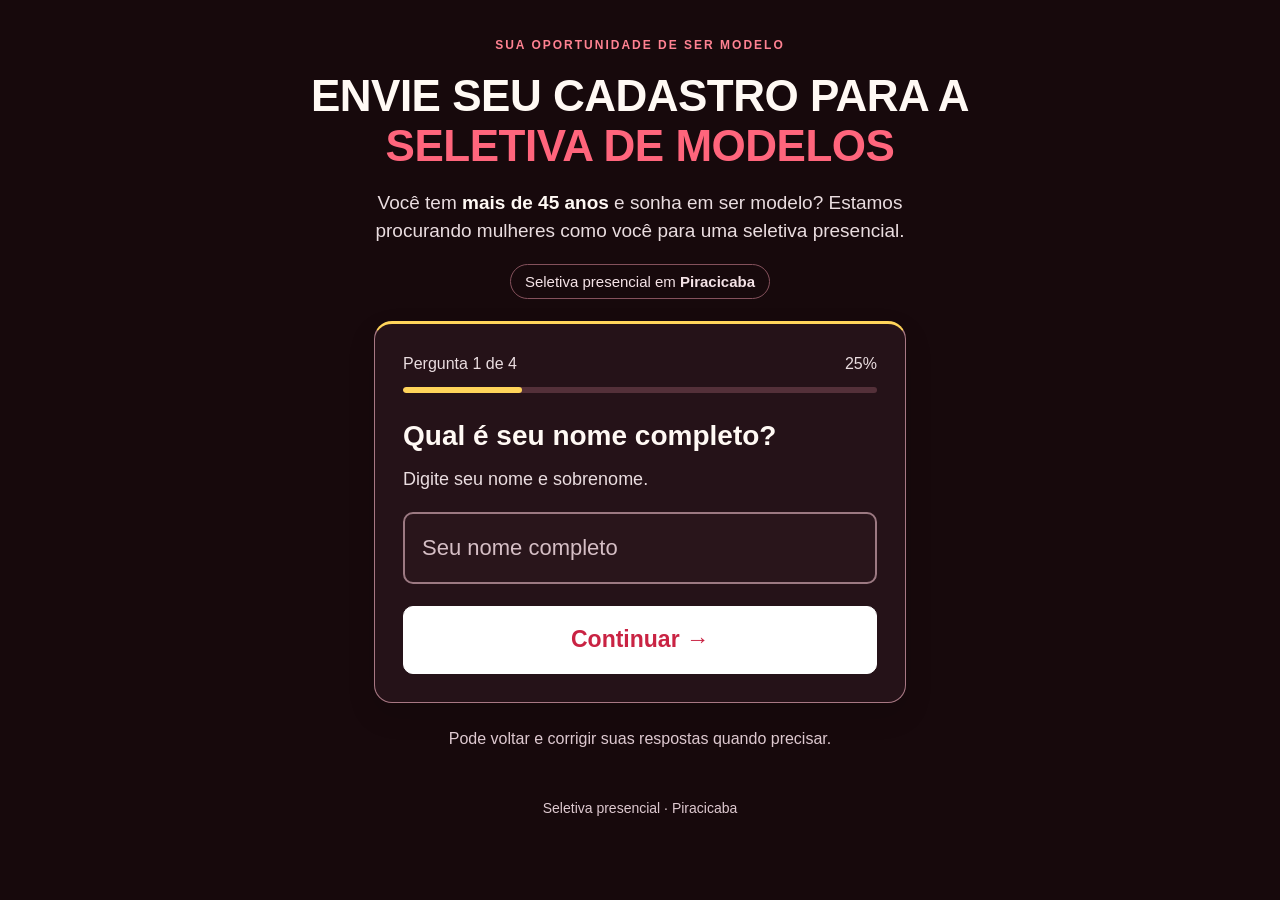
==== commit 16c3ae8f: "Prévia: botão branco com texto vermelho mais forte [skip netlify]" ====
--- a/index.html
+++ b/index.html
@@ -1,7 +1,7 @@
 <!DOCTYPE html>
 <html lang="pt-BR"><head><meta charset="UTF-8"><meta name="viewport" content="width=device-width,initial-scale=1"><meta name="description" content="Seletiva presencial em Piracicaba para mulheres acima de 45 anos que sonham em ser modelos. Inscreva-se respondendo a 4 perguntas simples."><title>Seletiva de modelos em Piracicaba | Mulheres acima de 45 anos</title>
 <style>
-*{box-sizing:border-box}body{margin:0;background:#17090c;color:#fff9f4;font-family:Arial,sans-serif;font-size:20px;line-height:1.55}p{margin:12px 0}.hero{padding:36px 20px 22px;text-align:center}.hero-inner{max-width:780px;margin:auto}.hero-kicker{margin:0 0 16px;color:#ff8292;font-size:12px;font-weight:700;letter-spacing:2px}.hero h1{margin:0 auto 18px;max-width:720px;font-family:Impact,'Arial Narrow',Arial,sans-serif;font-size:44px;line-height:1.14;letter-spacing:-.5px;text-transform:uppercase;overflow-wrap:break-word}.hero h1 span{color:#ff657c}.hero-copy{max-width:580px;margin:0 auto;color:#eadde0;font-size:19px;line-height:1.5}.hero-copy strong{color:#fff9f4}.hero-location{display:inline-block;margin:18px 0 0;padding:5px 14px;border:1px solid #85515c;border-radius:24px;color:#f5e3e7;font-size:15px}main{max-width:580px;margin:0 auto 30px;padding:0 24px}.form-intro{text-align:center;color:#eadde0;font-size:18px;margin:0 0 24px}.card{background:#251218;padding:28px;border:1px solid #a87884;border-top:3px solid #ffd45a;border-radius:18px;box-shadow:0 12px 28px #00000020}.progress-text{display:flex;justify-content:space-between;font-size:16px;color:#eadde0}.track{height:6px;background:#543039;border-radius:8px;margin:10px 0 25px;overflow:hidden}.fill{height:100%;background:#ffd45a;border-radius:8px;animation:progress-in 180ms ease-out both}h2{font-size:28px;line-height:1.3;margin:0 0 10px}.hint{font-size:18px;color:#eadde0;margin-bottom:18px}input{width:100%;min-width:0;font:inherit;font-size:22px;padding:17px;border:2px solid #9c7982;border-radius:10px;color:#fff9f4;background:#29151b;min-height:64px}input::placeholder{color:#d5bec5;opacity:1}input:focus,button:focus-visible{outline:3px solid #ffd45a;outline-offset:4px}input[aria-invalid=true]{border-color:#ff9ca9}button{font:inherit;font-weight:bold;cursor:pointer;border-radius:10px;min-height:62px;padding:15px 20px;touch-action:manipulation;white-space:normal;overflow-wrap:break-word}button:disabled{cursor:wait;opacity:.7}.primary{background:#c92343;color:#fff;border:1px solid #e3415f;flex:1 1 100%;width:100%;order:-1;font-size:23px;font-weight:700;min-height:66px;letter-spacing:0;box-shadow:none}.primary:hover{background:#b71e3c}.choice-yes:hover{background:#ffcb36}.back{background:transparent;border:1px solid #9c7982;color:#f5e3e7;font-size:18px;padding:14px}.actions{display:flex;flex-wrap:wrap;justify-content:center;gap:12px;margin-top:22px}.actions .back{min-height:48px;padding:8px 18px}.choice{display:block;width:100%;border:2px solid #9c7982;border-radius:12px;padding:19px 14px;margin:16px 0;cursor:pointer;font-size:20px;line-height:1.35;background:#29151b;color:#fff9f4}.choice-yes{background:#ffd45a;color:#302b20;border-color:#ffd45a;min-height:82px;font-size:24px;box-shadow:0 0 0 4px #ffd45a18,0 0 20px #ffd45a25}.primary,.choice{transition:transform 100ms ease,background-color 100ms ease}.primary:active,.choice:active{transform:scale(.985)}form{animation:question-in 180ms ease-out both}@keyframes question-in{from{opacity:0;transform:translateY(7px)}to{opacity:1;transform:translateY(0)}}@keyframes progress-in{from{width:var(--previous-progress)}}@media(prefers-reduced-motion:reduce){form,.fill,.primary{animation:none}.primary,.choice{transition:none}.primary:active,.choice:active{transform:none}}.error{color:#ffe5e9;background:#521f2b;border:1px solid #ff9ca9;padding:12px;border-radius:8px;font-size:18px;margin-top:16px}.error:empty{display:none}.privacy{font-size:16px;color:#dec9d0;margin-top:22px}.reassure{font-size:16px;text-align:center;color:#dec9d0;margin-top:24px}.success-icon{width:64px;height:64px;border-radius:50%;background:#ffd45a;color:#302b20;display:grid;place-items:center;font-size:34px;margin-bottom:20px}footer{text-align:center;color:#dec9d0;font-size:14px;padding:16px 20px}@media(max-width:600px){.hero{padding:28px 20px 22px}.hero h1{font-size:34px;max-width:440px}.hero-copy{font-size:18px}main{padding:0 16px}.card{padding:22px 18px}h2{font-size:26px}}@media(max-width:350px){.hero{padding-left:16px;padding-right:16px}.hero h1{font-size:30px}main{padding:0 12px}.card{padding:20px 14px}.choice-yes{font-size:22px}.back{padding:12px 10px}.primary{padding:14px 12px}}
+*{box-sizing:border-box}body{margin:0;background:#17090c;color:#fff9f4;font-family:Arial,sans-serif;font-size:20px;line-height:1.55}p{margin:12px 0}.hero{padding:36px 20px 22px;text-align:center}.hero-inner{max-width:780px;margin:auto}.hero-kicker{margin:0 0 16px;color:#ff8292;font-size:12px;font-weight:700;letter-spacing:2px}.hero h1{margin:0 auto 18px;max-width:720px;font-family:Impact,'Arial Narrow',Arial,sans-serif;font-size:44px;line-height:1.14;letter-spacing:-.5px;text-transform:uppercase;overflow-wrap:break-word}.hero h1 span{color:#ff657c}.hero-copy{max-width:580px;margin:0 auto;color:#eadde0;font-size:19px;line-height:1.5}.hero-copy strong{color:#fff9f4}.hero-location{display:inline-block;margin:18px 0 0;padding:5px 14px;border:1px solid #85515c;border-radius:24px;color:#f5e3e7;font-size:15px}main{max-width:580px;margin:0 auto 30px;padding:0 24px}.form-intro{text-align:center;color:#eadde0;font-size:18px;margin:0 0 24px}.card{background:#251218;padding:28px;border:1px solid #a87884;border-top:3px solid #ffd45a;border-radius:18px;box-shadow:0 12px 28px #00000020}.progress-text{display:flex;justify-content:space-between;font-size:16px;color:#eadde0}.track{height:6px;background:#543039;border-radius:8px;margin:10px 0 25px;overflow:hidden}.fill{height:100%;background:#ffd45a;border-radius:8px;animation:progress-in 180ms ease-out both}h2{font-size:28px;line-height:1.3;margin:0 0 10px}.hint{font-size:18px;color:#eadde0;margin-bottom:18px}input{width:100%;min-width:0;font:inherit;font-size:22px;padding:17px;border:2px solid #9c7982;border-radius:10px;color:#fff9f4;background:#29151b;min-height:64px}input::placeholder{color:#d5bec5;opacity:1}input:focus,button:focus-visible{outline:3px solid #ffd45a;outline-offset:4px}input[aria-invalid=true]{border-color:#ff9ca9}button{font:inherit;font-weight:bold;cursor:pointer;border-radius:10px;min-height:62px;padding:15px 20px;touch-action:manipulation;white-space:normal;overflow-wrap:break-word}button:disabled{cursor:wait;opacity:.7}.primary{background:#fff;color:#c92343;border:1px solid #fff;flex:1 1 100%;width:100%;order:-1;font-size:23px;font-weight:900;min-height:66px;letter-spacing:0;box-shadow:none}.primary:hover{background:#fff3f5}.choice-yes:hover{background:#ffcb36}.back{background:transparent;border:1px solid #9c7982;color:#f5e3e7;font-size:18px;padding:14px}.actions{display:flex;flex-wrap:wrap;justify-content:center;gap:12px;margin-top:22px}.actions .back{min-height:48px;padding:8px 18px}.choice{display:block;width:100%;border:2px solid #9c7982;border-radius:12px;padding:19px 14px;margin:16px 0;cursor:pointer;font-size:20px;line-height:1.35;background:#29151b;color:#fff9f4}.choice-yes{background:#ffd45a;color:#302b20;border-color:#ffd45a;min-height:82px;font-size:24px;box-shadow:0 0 0 4px #ffd45a18,0 0 20px #ffd45a25}.primary,.choice{transition:transform 100ms ease,background-color 100ms ease}.primary:active,.choice:active{transform:scale(.985)}form{animation:question-in 180ms ease-out both}@keyframes question-in{from{opacity:0;transform:translateY(7px)}to{opacity:1;transform:translateY(0)}}@keyframes progress-in{from{width:var(--previous-progress)}}@media(prefers-reduced-motion:reduce){form,.fill,.primary{animation:none}.primary,.choice{transition:none}.primary:active,.choice:active{transform:none}}.error{color:#ffe5e9;background:#521f2b;border:1px solid #ff9ca9;padding:12px;border-radius:8px;font-size:18px;margin-top:16px}.error:empty{display:none}.privacy{font-size:16px;color:#dec9d0;margin-top:22px}.reassure{font-size:16px;text-align:center;color:#dec9d0;margin-top:24px}.success-icon{width:64px;height:64px;border-radius:50%;background:#ffd45a;color:#302b20;display:grid;place-items:center;font-size:34px;margin-bottom:20px}footer{text-align:center;color:#dec9d0;font-size:14px;padding:16px 20px}@media(max-width:600px){.hero{padding:28px 20px 22px}.hero h1{font-size:34px;max-width:440px}.hero-copy{font-size:18px}main{padding:0 16px}.card{padding:22px 18px}h2{font-size:26px}}@media(max-width:350px){.hero{padding-left:16px;padding-right:16px}.hero h1{font-size:30px}main{padding:0 12px}.card{padding:20px 14px}.choice-yes{font-size:22px}.back{padding:12px 10px}.primary{padding:14px 12px}}
 </style></head><body>
 <header class="hero"><div class="hero-inner"><p class="hero-kicker">SUA OPORTUNIDADE DE SER MODELO</p><h1>Envie seu cadastro para a <span>seletiva de modelos</span></h1><p class="hero-copy">Você tem <strong>mais de 45 anos</strong> e sonha em ser modelo? Estamos procurando mulheres como você para uma seletiva presencial.</p><p class="hero-location">Seletiva presencial em <strong>Piracicaba</strong></p></div></header>
 <main><section class="card" aria-label="Formulário de inscrição"><div id="content"></div></section><p class="reassure">Pode voltar e corrigir suas respostas quando precisar.</p></main><footer>Seletiva presencial · Piracicaba</footer>
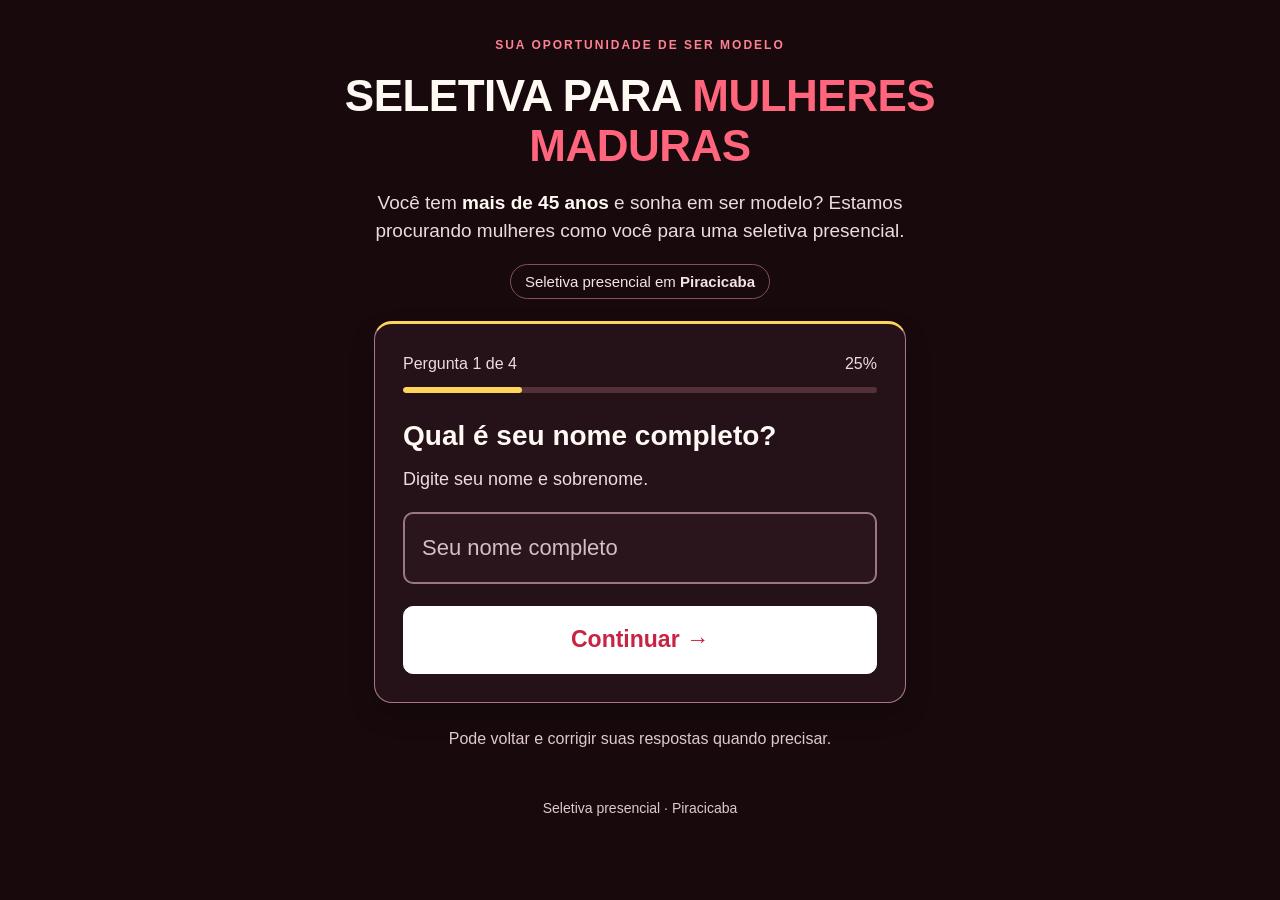
==== commit 5f75fc91: "Alterar headline para Seletiva para MULHERES MADURAS [skip netlify]" ====
--- a/index.html
+++ b/index.html
@@ -3,7 +3,7 @@
 <style>
 *{box-sizing:border-box}body{margin:0;background:#17090c;color:#fff9f4;font-family:Arial,sans-serif;font-size:20px;line-height:1.55}p{margin:12px 0}.hero{padding:36px 20px 22px;text-align:center}.hero-inner{max-width:780px;margin:auto}.hero-kicker{margin:0 0 16px;color:#ff8292;font-size:12px;font-weight:700;letter-spacing:2px}.hero h1{margin:0 auto 18px;max-width:720px;font-family:Impact,'Arial Narrow',Arial,sans-serif;font-size:44px;line-height:1.14;letter-spacing:-.5px;text-transform:uppercase;overflow-wrap:break-word}.hero h1 span{color:#ff657c}.hero-copy{max-width:580px;margin:0 auto;color:#eadde0;font-size:19px;line-height:1.5}.hero-copy strong{color:#fff9f4}.hero-location{display:inline-block;margin:18px 0 0;padding:5px 14px;border:1px solid #85515c;border-radius:24px;color:#f5e3e7;font-size:15px}main{max-width:580px;margin:0 auto 30px;padding:0 24px}.form-intro{text-align:center;color:#eadde0;font-size:18px;margin:0 0 24px}.card{background:#251218;padding:28px;border:1px solid #a87884;border-top:3px solid #ffd45a;border-radius:18px;box-shadow:0 12px 28px #00000020}.progress-text{display:flex;justify-content:space-between;font-size:16px;color:#eadde0}.track{height:6px;background:#543039;border-radius:8px;margin:10px 0 25px;overflow:hidden}.fill{height:100%;background:#ffd45a;border-radius:8px;animation:progress-in 180ms ease-out both}h2{font-size:28px;line-height:1.3;margin:0 0 10px}.hint{font-size:18px;color:#eadde0;margin-bottom:18px}input{width:100%;min-width:0;font:inherit;font-size:22px;padding:17px;border:2px solid #9c7982;border-radius:10px;color:#fff9f4;background:#29151b;min-height:64px}input::placeholder{color:#d5bec5;opacity:1}input:focus,button:focus-visible{outline:3px solid #ffd45a;outline-offset:4px}input[aria-invalid=true]{border-color:#ff9ca9}button{font:inherit;font-weight:bold;cursor:pointer;border-radius:10px;min-height:62px;padding:15px 20px;touch-action:manipulation;white-space:normal;overflow-wrap:break-word}button:disabled{cursor:wait;opacity:.7}.primary{background:#fff;color:#c92343;border:1px solid #fff;flex:1 1 100%;width:100%;order:-1;font-size:23px;font-weight:900;min-height:66px;letter-spacing:0;box-shadow:none}.primary:hover{background:#fff3f5}.choice-yes:hover{background:#ffcb36}.back{background:transparent;border:1px solid #9c7982;color:#f5e3e7;font-size:18px;padding:14px}.actions{display:flex;flex-wrap:wrap;justify-content:center;gap:12px;margin-top:22px}.actions .back{min-height:48px;padding:8px 18px}.choice{display:block;width:100%;border:2px solid #9c7982;border-radius:12px;padding:19px 14px;margin:16px 0;cursor:pointer;font-size:20px;line-height:1.35;background:#29151b;color:#fff9f4}.choice-yes{background:#ffd45a;color:#302b20;border-color:#ffd45a;min-height:82px;font-size:24px;box-shadow:0 0 0 4px #ffd45a18,0 0 20px #ffd45a25}.primary,.choice{transition:transform 100ms ease,background-color 100ms ease}.primary:active,.choice:active{transform:scale(.985)}form{animation:question-in 180ms ease-out both}@keyframes question-in{from{opacity:0;transform:translateY(7px)}to{opacity:1;transform:translateY(0)}}@keyframes progress-in{from{width:var(--previous-progress)}}@media(prefers-reduced-motion:reduce){form,.fill,.primary{animation:none}.primary,.choice{transition:none}.primary:active,.choice:active{transform:none}}.error{color:#ffe5e9;background:#521f2b;border:1px solid #ff9ca9;padding:12px;border-radius:8px;font-size:18px;margin-top:16px}.error:empty{display:none}.privacy{font-size:16px;color:#dec9d0;margin-top:22px}.reassure{font-size:16px;text-align:center;color:#dec9d0;margin-top:24px}.success-icon{width:64px;height:64px;border-radius:50%;background:#ffd45a;color:#302b20;display:grid;place-items:center;font-size:34px;margin-bottom:20px}footer{text-align:center;color:#dec9d0;font-size:14px;padding:16px 20px}@media(max-width:600px){.hero{padding:28px 20px 22px}.hero h1{font-size:34px;max-width:440px}.hero-copy{font-size:18px}main{padding:0 16px}.card{padding:22px 18px}h2{font-size:26px}}@media(max-width:350px){.hero{padding-left:16px;padding-right:16px}.hero h1{font-size:30px}main{padding:0 12px}.card{padding:20px 14px}.choice-yes{font-size:22px}.back{padding:12px 10px}.primary{padding:14px 12px}}
 </style></head><body>
-<header class="hero"><div class="hero-inner"><p class="hero-kicker">SUA OPORTUNIDADE DE SER MODELO</p><h1>Envie seu cadastro para a <span>seletiva de modelos</span></h1><p class="hero-copy">Você tem <strong>mais de 45 anos</strong> e sonha em ser modelo? Estamos procurando mulheres como você para uma seletiva presencial.</p><p class="hero-location">Seletiva presencial em <strong>Piracicaba</strong></p></div></header>
+<header class="hero"><div class="hero-inner"><p class="hero-kicker">SUA OPORTUNIDADE DE SER MODELO</p><h1>Seletiva para <span>MULHERES MADURAS</span></h1><p class="hero-copy">Você tem <strong>mais de 45 anos</strong> e sonha em ser modelo? Estamos procurando mulheres como você para uma seletiva presencial.</p><p class="hero-location">Seletiva presencial em <strong>Piracicaba</strong></p></div></header>
 <main><section class="card" aria-label="Formulário de inscrição"><div id="content"></div></section><p class="reassure">Pode voltar e corrigir suas respostas quando precisar.</p></main><footer>Seletiva presencial · Piracicaba</footer>
 <script>
 const META_PIXEL_ID = '1801282187897715';
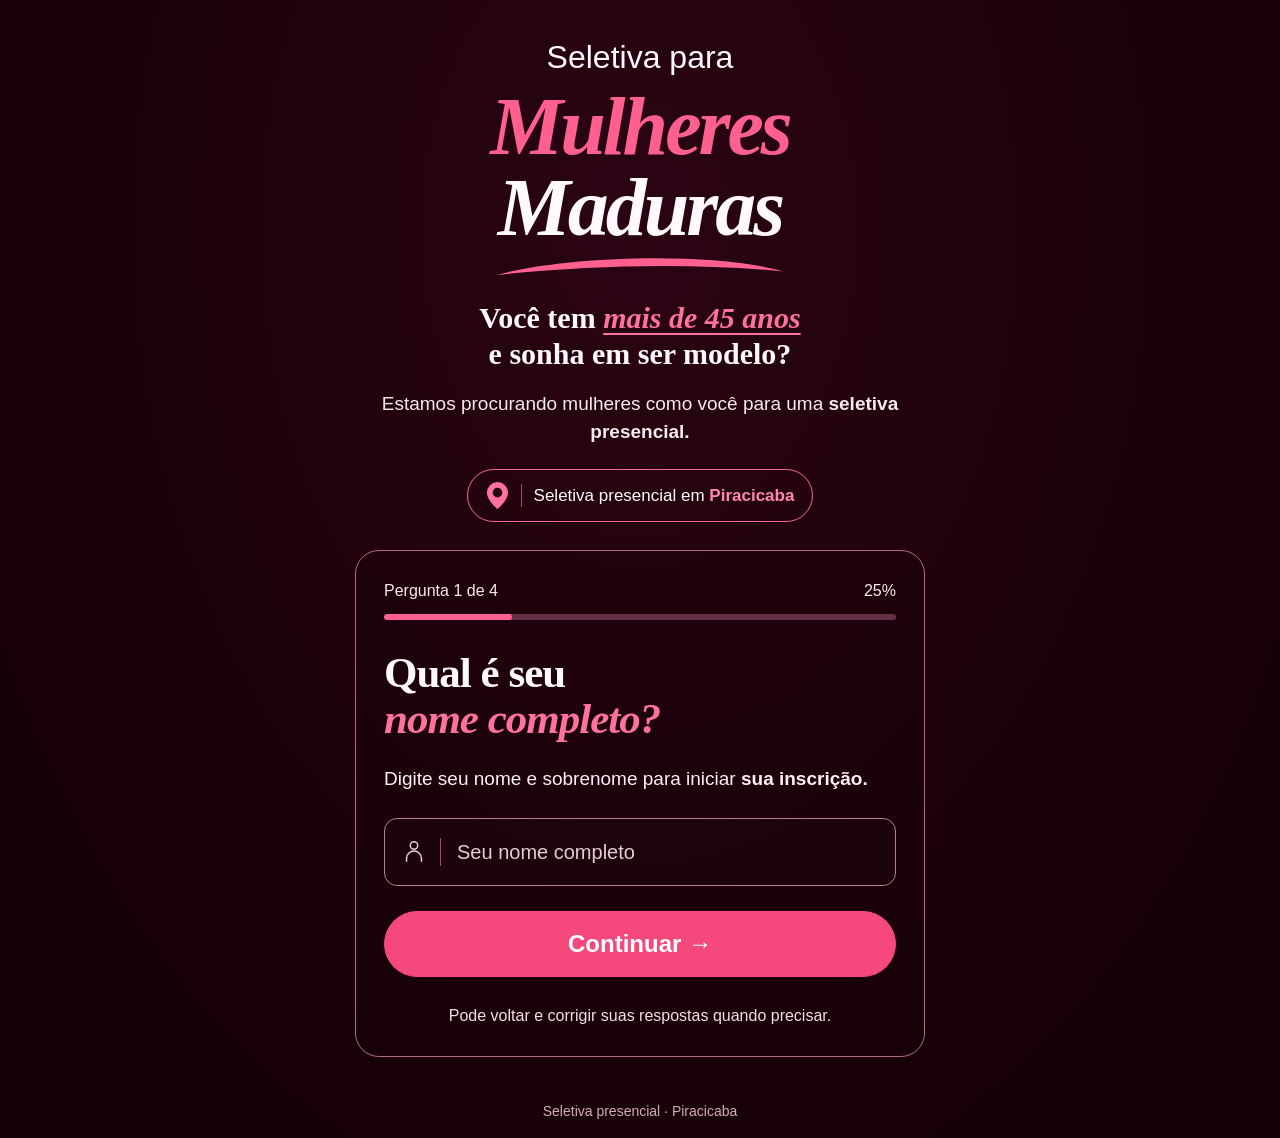
==== commit 2bb74391: "Aplicar referências em rosa e vinho ao questionário e cabeçalho [skip netlify]" ====
--- a/index.html
+++ b/index.html
@@ -1,10 +1,10 @@
 <!DOCTYPE html>
 <html lang="pt-BR"><head><meta charset="UTF-8"><meta name="viewport" content="width=device-width,initial-scale=1"><meta name="description" content="Seletiva presencial em Piracicaba para mulheres acima de 45 anos que sonham em ser modelos. Inscreva-se respondendo a 4 perguntas simples."><title>Seletiva de modelos em Piracicaba | Mulheres acima de 45 anos</title>
 <style>
-*{box-sizing:border-box}body{margin:0;background:#17090c;color:#fff9f4;font-family:Arial,sans-serif;font-size:20px;line-height:1.55}p{margin:12px 0}.hero{padding:36px 20px 22px;text-align:center}.hero-inner{max-width:780px;margin:auto}.hero-kicker{margin:0 0 16px;color:#ff8292;font-size:12px;font-weight:700;letter-spacing:2px}.hero h1{margin:0 auto 18px;max-width:720px;font-family:Impact,'Arial Narrow',Arial,sans-serif;font-size:44px;line-height:1.14;letter-spacing:-.5px;text-transform:uppercase;overflow-wrap:break-word}.hero h1 span{color:#ff657c}.hero-copy{max-width:580px;margin:0 auto;color:#eadde0;font-size:19px;line-height:1.5}.hero-copy strong{color:#fff9f4}.hero-location{display:inline-block;margin:18px 0 0;padding:5px 14px;border:1px solid #85515c;border-radius:24px;color:#f5e3e7;font-size:15px}main{max-width:580px;margin:0 auto 30px;padding:0 24px}.form-intro{text-align:center;color:#eadde0;font-size:18px;margin:0 0 24px}.card{background:#251218;padding:28px;border:1px solid #a87884;border-top:3px solid #ffd45a;border-radius:18px;box-shadow:0 12px 28px #00000020}.progress-text{display:flex;justify-content:space-between;font-size:16px;color:#eadde0}.track{height:6px;background:#543039;border-radius:8px;margin:10px 0 25px;overflow:hidden}.fill{height:100%;background:#ffd45a;border-radius:8px;animation:progress-in 180ms ease-out both}h2{font-size:28px;line-height:1.3;margin:0 0 10px}.hint{font-size:18px;color:#eadde0;margin-bottom:18px}input{width:100%;min-width:0;font:inherit;font-size:22px;padding:17px;border:2px solid #9c7982;border-radius:10px;color:#fff9f4;background:#29151b;min-height:64px}input::placeholder{color:#d5bec5;opacity:1}input:focus,button:focus-visible{outline:3px solid #ffd45a;outline-offset:4px}input[aria-invalid=true]{border-color:#ff9ca9}button{font:inherit;font-weight:bold;cursor:pointer;border-radius:10px;min-height:62px;padding:15px 20px;touch-action:manipulation;white-space:normal;overflow-wrap:break-word}button:disabled{cursor:wait;opacity:.7}.primary{background:#fff;color:#c92343;border:1px solid #fff;flex:1 1 100%;width:100%;order:-1;font-size:23px;font-weight:900;min-height:66px;letter-spacing:0;box-shadow:none}.primary:hover{background:#fff3f5}.choice-yes:hover{background:#ffcb36}.back{background:transparent;border:1px solid #9c7982;color:#f5e3e7;font-size:18px;padding:14px}.actions{display:flex;flex-wrap:wrap;justify-content:center;gap:12px;margin-top:22px}.actions .back{min-height:48px;padding:8px 18px}.choice{display:block;width:100%;border:2px solid #9c7982;border-radius:12px;padding:19px 14px;margin:16px 0;cursor:pointer;font-size:20px;line-height:1.35;background:#29151b;color:#fff9f4}.choice-yes{background:#ffd45a;color:#302b20;border-color:#ffd45a;min-height:82px;font-size:24px;box-shadow:0 0 0 4px #ffd45a18,0 0 20px #ffd45a25}.primary,.choice{transition:transform 100ms ease,background-color 100ms ease}.primary:active,.choice:active{transform:scale(.985)}form{animation:question-in 180ms ease-out both}@keyframes question-in{from{opacity:0;transform:translateY(7px)}to{opacity:1;transform:translateY(0)}}@keyframes progress-in{from{width:var(--previous-progress)}}@media(prefers-reduced-motion:reduce){form,.fill,.primary{animation:none}.primary,.choice{transition:none}.primary:active,.choice:active{transform:none}}.error{color:#ffe5e9;background:#521f2b;border:1px solid #ff9ca9;padding:12px;border-radius:8px;font-size:18px;margin-top:16px}.error:empty{display:none}.privacy{font-size:16px;color:#dec9d0;margin-top:22px}.reassure{font-size:16px;text-align:center;color:#dec9d0;margin-top:24px}.success-icon{width:64px;height:64px;border-radius:50%;background:#ffd45a;color:#302b20;display:grid;place-items:center;font-size:34px;margin-bottom:20px}footer{text-align:center;color:#dec9d0;font-size:14px;padding:16px 20px}@media(max-width:600px){.hero{padding:28px 20px 22px}.hero h1{font-size:34px;max-width:440px}.hero-copy{font-size:18px}main{padding:0 16px}.card{padding:22px 18px}h2{font-size:26px}}@media(max-width:350px){.hero{padding-left:16px;padding-right:16px}.hero h1{font-size:30px}main{padding:0 12px}.card{padding:20px 14px}.choice-yes{font-size:22px}.back{padding:12px 10px}.primary{padding:14px 12px}}
+*{box-sizing:border-box}body{margin:0;background:#1b000b;background:radial-gradient(ellipse at 50% 20%,#2b0414 0%,#160008 80%);color:#fff9fb;font-family:Arial,sans-serif;font-size:20px;line-height:1.5}p{margin:12px 0}.hero{text-align:center;padding:36px 22px 28px}.hero-inner{max-width:740px;margin:auto}.hero h1{margin:0 auto 24px;max-width:600px;line-height:.98;font-weight:700}.hero h1 .title-intro{display:block;font-size:32px;font-weight:500;line-height:1.35;margin-bottom:8px}.title-women,.title-mature{display:block;font-family:Georgia,'Times New Roman',serif;font-style:italic;font-size:82px;letter-spacing:-3px}.title-women{color:#ff6090}.title-mature{color:#fff9fb}.title-swoosh{display:block;width:65%;height:18px;margin:10px auto 0;color:#ff6090}.hero-copy{margin:0 auto;max-width:620px}.hero-question{font-family:Georgia,'Times New Roman',serif;font-size:30px;line-height:1.2;font-weight:700;margin:0 0 18px}.hero-question em{color:#ff729e;font-style:italic;text-decoration:underline;text-decoration-thickness:2px;text-underline-offset:5px}.hero-description{font-size:19px;line-height:1.5;color:#f7eaf0;margin:0}.hero-location{display:inline-flex;align-items:center;justify-content:center;gap:12px;border:1.5px solid #f36a96;border-radius:40px;padding:11px 18px;margin:22px 0 0;font-size:17px;line-height:1.4}.hero-location svg{width:23px;height:29px;flex:none;color:#ff729e}.location-text{border-left:1px solid #a64b6a;padding-left:12px}.hero-location strong{color:#ff86ad}main{max-width:610px;margin:0 auto 28px;padding:0 20px}.card{padding:28px;border:1px solid #b46b85;border-radius:24px;background:#19000b55}.progress-text{display:flex;justify-content:space-between;gap:12px;font-size:16px;color:#f7eaf0}.track{height:6px;background:#633146;border-radius:8px;margin:11px 0 30px;overflow:hidden}.fill{height:100%;background:#ff6090;border-radius:8px;animation:progress-in 180ms ease-out both}h2{font-family:Georgia,'Times New Roman',serif;font-size:43px;line-height:1.08;letter-spacing:-1px;font-weight:700;margin:0 0 23px}h2 em{color:#ff729e;font-style:italic}.hint{font-size:19px;color:#fff0f5;line-height:1.4;margin:0 0 26px}.input-wrap{position:relative}.input-icon{position:absolute;top:50%;left:18px;transform:translateY(-50%);padding-right:14px;border-right:1px solid #a64b6a;display:flex;align-items:center;pointer-events:none;color:#f0c7d6}.input-icon svg{width:24px;height:28px}input{width:100%;min-width:0;font:inherit;font-size:20px;padding:18px 14px 18px 72px;border:1.5px solid #b87b91;border-radius:13px;color:#fff9fb;background:#ffffff03;min-height:67px}input::placeholder{color:#e6ccd7;opacity:1}input:focus,button:focus-visible{outline:3px solid #ff8eb2;outline-offset:4px}input[aria-invalid=true]{border-color:#ff9fbb}button{font:inherit;font-weight:700;cursor:pointer;min-height:62px;padding:14px 18px;touch-action:manipulation;white-space:normal;overflow-wrap:break-word}button:disabled{cursor:wait;opacity:.7}.primary{background:#f5487c;color:#fff;border:1px solid #f5487c;border-radius:40px;flex:1 1 100%;width:100%;order:-1;font-size:24px;min-height:65px;font-weight:700}.primary:hover,.choice-yes:hover{background:#df356a}.actions{display:flex;flex-wrap:wrap;justify-content:center;gap:12px;margin-top:25px}.back{background:transparent;border:1px solid #9e5a75;border-radius:24px;color:#ffe9f1;font-size:17px;min-height:46px;padding:9px 20px}.choice{display:block;width:100%;border:1.5px solid #b87b91;border-radius:18px;padding:18px 14px;margin:16px 0;font-size:20px;line-height:1.35;background:transparent;color:#fff9fb}.choice-yes{background:#f5487c;border-color:#f5487c;color:white;min-height:78px;font-size:23px}.primary,.choice{transition:transform 100ms ease,background-color 100ms ease}.primary:active,.choice:active{transform:scale(.985)}form{animation:question-in 180ms ease-out both}@keyframes question-in{from{opacity:0;transform:translateY(7px)}to{opacity:1;transform:translateY(0)}}@keyframes progress-in{from{width:var(--previous-progress)}}@media(prefers-reduced-motion:reduce){form,.fill{animation:none}.primary,.choice{transition:none}.primary:active,.choice:active{transform:none}}.error{color:#ffe5ef;background:#4b1328;border:1px solid #ff9fbb;padding:12px;border-radius:10px;font-size:18px;margin-top:16px}.error:empty{display:none}.privacy{font-size:16px;color:#ecd0dd;margin-top:22px}.reassure{font-size:16px;text-align:center;color:#f2dfe8;margin:28px 0 0;line-height:1.4}.success-icon{width:64px;height:64px;border-radius:50%;background:#f5487c;color:white;display:grid;place-items:center;font-size:34px;margin-bottom:20px}footer{text-align:center;color:#d4acbe;font-size:14px;padding:16px 20px}@media(max-width:600px){.hero{padding:28px 20px 26px}.hero h1 .title-intro{font-size:27px}.title-women,.title-mature{font-size:68px;letter-spacing:-2px}.hero-question{font-size:27px}.hero-description{font-size:18px}.hero-location{font-size:16px;padding:10px 13px;gap:10px}.hero-location svg{width:21px}.location-text{padding-left:10px}main{padding:0 18px}.card{padding:24px 20px}h2{font-size:37px}.hint{font-size:18px}.reassure{font-size:16px}}@media(max-width:350px){.hero{padding-left:16px;padding-right:16px}.title-women,.title-mature{font-size:60px}.hero-question{font-size:25px}.hero-location{font-size:15px}main{padding:0 14px}.card{padding:22px 17px}h2{font-size:33px}input{font-size:18px;padding-left:64px}.input-icon{left:14px;padding-right:10px}.primary{font-size:23px}.choice-yes{font-size:21px}}
 </style></head><body>
-<header class="hero"><div class="hero-inner"><p class="hero-kicker">SUA OPORTUNIDADE DE SER MODELO</p><h1>Seletiva para <span>MULHERES MADURAS</span></h1><p class="hero-copy">Você tem <strong>mais de 45 anos</strong> e sonha em ser modelo? Estamos procurando mulheres como você para uma seletiva presencial.</p><p class="hero-location">Seletiva presencial em <strong>Piracicaba</strong></p></div></header>
-<main><section class="card" aria-label="Formulário de inscrição"><div id="content"></div></section><p class="reassure">Pode voltar e corrigir suas respostas quando precisar.</p></main><footer>Seletiva presencial · Piracicaba</footer>
+<header class="hero"><div class="hero-inner"><h1><span class="title-intro">Seletiva para</span><span class="title-women">Mulheres</span><span class="title-mature">Maduras</span><svg class="title-swoosh" viewBox="0 0 320 20" aria-hidden="true"><path d="M0 19C80-3 244-7 320 15C216 5 103 8 0 19Z" fill="currentColor"/></svg></h1><div class="hero-copy"><p class="hero-question">Você tem <em>mais de 45 anos</em><br>e sonha em ser modelo?</p><p class="hero-description">Estamos procurando mulheres como você para uma <strong>seletiva presencial.</strong></p></div><p class="hero-location"><svg viewBox="0 0 24 30" aria-hidden="true"><path fill="currentColor" d="M12 1a11 11 0 0 0-11 11c0 8 11 17 11 17s11-9 11-17A11 11 0 0 0 12 1Zm0 16a5 5 0 1 1 0-10 5 5 0 0 1 0 10Z"/></svg><span class="location-text">Seletiva presencial em <strong>Piracicaba</strong></span></p></div></header>
+<main><section class="card" aria-label="Formulário de inscrição"><div id="content"></div><p class="reassure">Pode voltar e corrigir suas respostas quando precisar.</p></section></main><footer>Seletiva presencial · Piracicaba</footer>
 <script>
 const META_PIXEL_ID = '1801282187897715';
 const trackedSteps = new Set();
@@ -30,11 +30,13 @@
 };
 const values={name:'',age:'',phone:'',attendance:null};let step=0,busy=false,previousProgress=0;const content=document.getElementById('content');
 const questions=['Qual é seu nome completo?','Qual é sua idade?','Qual é seu celular com DDD?','Você consegue comparecer à seletiva presencial em Piracicaba?'];
-const hints=['Digite seu nome e sobrenome.','Digite sua idade. Pode escrever 52 ou 52 anos.','Digite o DDD e o número do seu celular.','Toque na sua resposta para concluir a inscrição.'];
+const hints=['Digite seu nome e sobrenome para iniciar <strong>sua inscrição.</strong>','Digite sua idade. Pode escrever 52 ou 52 anos.','Digite o DDD e o número do seu celular.','Toque na sua resposta para concluir a inscrição.'];
+const questionMarkup=['Qual é seu<br><em>nome completo?</em>','Qual é sua<br><em>idade?</em>','Qual é seu<br><em>celular com DDD?</em>','Você consegue <em>comparecer</em> à seletiva presencial em Piracicaba?'];
+const fieldIcons=['<circle cx="12" cy="8" r="4"/><path d="M4 25v-3a8 8 0 0 1 16 0v3"/>','<rect x="3" y="6" width="18" height="20" rx="3"/><path d="M7 2v8M17 2v8M3 13h18M8 18h2M14 18h2"/>','<rect x="5" y="2" width="14" height="25" rx="3"/><path d="M10 23h4"/>'];
 function save(){const field=document.getElementById('answer');if(step<3&&field) values[['name','age','phone'][step]]=field.value;}
 function showError(message){const el=document.getElementById('error');el.textContent=message;document.getElementById('answer')?.setAttribute('aria-invalid','true');}
-function render(focus=false){if(!trackedSteps.has(step)){trackedSteps.add(step);trackMeta('FormStepViewed',{step:step+1});}content.innerHTML='<div class="progress-text"><span>Pergunta '+(step+1)+' de 4</span><span>'+Math.round((step+1)/4*100)+'%</span></div><div class="track" aria-hidden="true"><div class="fill" style="--previous-progress:'+previousProgress+'%;width:'+((step+1)*25)+'%"></div></div><form novalidate><h2 id="question" tabindex="-1">'+questions[step]+'</h2><p class="hint" id="hint">'+hints[step]+'</p><div id="fields"></div><p id="error" class="error" role="alert"></p><div class="actions">'+(step?'<button type="button" class="back">← Voltar</button>':'')+(step<3?'<button type="submit" class="primary">Continuar →</button>':'')+'</div>'+(step===3?'<p class="privacy">Ao tocar em uma resposta, você conclui sua inscrição e autoriza o uso do seu nome, idade e celular para organizar esta seletiva e entrar em contato sobre sua inscrição.</p>':'')+'</form>';
-previousProgress=(step+1)*25;const fields=document.getElementById('fields');if(step<3){const input=document.createElement('input');input.id='answer';input.setAttribute('aria-labelledby','question');input.setAttribute('aria-describedby','hint error');input.required=true;input.type='text';input.inputMode=step===2?'tel':'text';input.autocomplete=step===0?'name':step===2?'tel-national':'off';input.maxLength=step===0?150:step===1?30:16;input.placeholder=['Seu nome completo','Sua idade','(19) 99999-9999'][step];input.value=values[['name','age','phone'][step]];fields.append(input);input.addEventListener('input',()=>{if(!formStarted){formStarted=true;trackMeta('FormStarted');}if(step===2){let d=input.value.replace(/\D/g,'').slice(0,11);input.value=d.length>2?'('+d.slice(0,2)+') '+d.slice(2,7)+(d.length>7?'-'+d.slice(7):''):d;}save();});}else{fields.setAttribute('role','group');fields.setAttribute('aria-labelledby','question');for(const [value,text] of [[true,'Sim, consigo comparecer'],[false,'Não consigo comparecer']]){const button=document.createElement('button');button.type='button';button.className=value?'choice choice-yes':'choice choice-no';button.textContent=text;button.addEventListener('click',()=>{if(busy)return;values.attendance=value;submit({preventDefault(){}},button);});fields.append(button);}}
+function render(focus=false){if(!trackedSteps.has(step)){trackedSteps.add(step);trackMeta('FormStepViewed',{step:step+1});}content.innerHTML='<div class="progress-text"><span>Pergunta '+(step+1)+' de 4</span><span>'+Math.round((step+1)/4*100)+'%</span></div><div class="track" aria-hidden="true"><div class="fill" style="--previous-progress:'+previousProgress+'%;width:'+((step+1)*25)+'%"></div></div><form novalidate><h2 id="question" tabindex="-1">'+questionMarkup[step]+'</h2><p class="hint" id="hint">'+hints[step]+'</p><div id="fields"></div><p id="error" class="error" role="alert"></p><div class="actions">'+(step?'<button type="button" class="back">← Voltar</button>':'')+(step<3?'<button type="submit" class="primary">Continuar →</button>':'')+'</div>'+(step===3?'<p class="privacy">Ao tocar em uma resposta, você conclui sua inscrição e autoriza o uso do seu nome, idade e celular para organizar esta seletiva e entrar em contato sobre sua inscrição.</p>':'')+'</form>';
+previousProgress=(step+1)*25;const fields=document.getElementById('fields');if(step<3){const input=document.createElement('input');input.id='answer';input.setAttribute('aria-labelledby','question');input.setAttribute('aria-describedby','hint error');input.required=true;input.type='text';input.inputMode=step===2?'tel':'text';input.autocomplete=step===0?'name':step===2?'tel-national':'off';input.maxLength=step===0?150:step===1?30:16;input.placeholder=['Seu nome completo','Sua idade','(19) 99999-9999'][step];input.value=values[['name','age','phone'][step]];const wrap=document.createElement('div');wrap.className='input-wrap';const icon=document.createElement('span');icon.className='input-icon';icon.setAttribute('aria-hidden','true');icon.innerHTML='<svg viewBox="0 0 24 30" fill="none" stroke="currentColor" stroke-width="1.6" stroke-linecap="round" stroke-linejoin="round">'+fieldIcons[step]+'</svg>';wrap.append(icon,input);fields.append(wrap);input.addEventListener('input',()=>{if(!formStarted){formStarted=true;trackMeta('FormStarted');}if(step===2){let d=input.value.replace(/\D/g,'').slice(0,11);input.value=d.length>2?'('+d.slice(0,2)+') '+d.slice(2,7)+(d.length>7?'-'+d.slice(7):''):d;}save();});}else{fields.setAttribute('role','group');fields.setAttribute('aria-labelledby','question');for(const [value,text] of [[true,'Sim, consigo comparecer'],[false,'Não consigo comparecer']]){const button=document.createElement('button');button.type='button';button.className=value?'choice choice-yes':'choice choice-no';button.textContent=text;button.addEventListener('click',()=>{if(busy)return;values.attendance=value;submit({preventDefault(){}},button);});fields.append(button);}}
 content.querySelector('.back')?.addEventListener('click',()=>{save();step--;render(true)});content.querySelector('form').addEventListener('submit',submit);if(focus)document.getElementById('question').focus();}
 async function submit(event,selectedButton){event.preventDefault();if(busy)return;save();let error='';if(step===0&&(values.name.trim().split(/\s+/).length<2||!/^[\p{L}\p{M} '\-]+$/u.test(values.name.trim())))error='Digite seu nome completo, com nome e sobrenome.';if(step===1&&(!Number.isInteger(normalizeAge(values.age))||normalizeAge(values.age)<1||normalizeAge(values.age)>120))error='Digite sua idade. Pode escrever 52 ou 52 anos.';if(step===2&&!/^\d{2}9\d{8}$/.test(values.phone.replace(/\D/g,'')))error='Digite seu celular com DDD: 2 números do DDD e 9 do celular.';if(step===3&&values.attendance===null)error='Escolha Sim ou Não para continuar.';if(error){showError(error);return;}if(step<3){trackCompletion(step+1);step++;render(true);return;}busy=true;content.querySelectorAll('button,input').forEach(el=>el.disabled=true);const btn=selectedButton||content.querySelector('.choice-yes');const originalText=btn.textContent;btn.textContent='Enviando sua inscrição…';try{const response=await fetch('/api/inscricao',{method:'POST',headers:{'Content-Type':'application/json'},body:JSON.stringify(values)});const result=await response.json();if(!response.ok)throw Error(result.error||'Não foi possível concluir. Tente novamente.');trackCompletion(4);trackMeta('Lead',{},result.eventId);content.innerHTML='<div class="success-icon" aria-hidden="true">✓</div><h2 tabindex="-1">Inscrição concluída!</h2><p>Suas respostas foram recebidas.</p><p>Obrigada por se inscrever na seletiva em Piracicaba.</p><p class="hint">Você já pode fechar esta página.</p>';content.querySelector('h2').focus();document.querySelector('.reassure').hidden=true;Object.keys(values).forEach(key=>values[key]=null);}catch(e){showError(e instanceof TypeError?'Não conseguimos conectar. Confira sua internet e toque na resposta para tentar novamente. Suas respostas continuam aqui.':(e.message||'Confira sua conexão e tente novamente.'));content.querySelectorAll('button,input').forEach(el=>el.disabled=false);btn.textContent=originalText;}finally{busy=false;}}
 render();
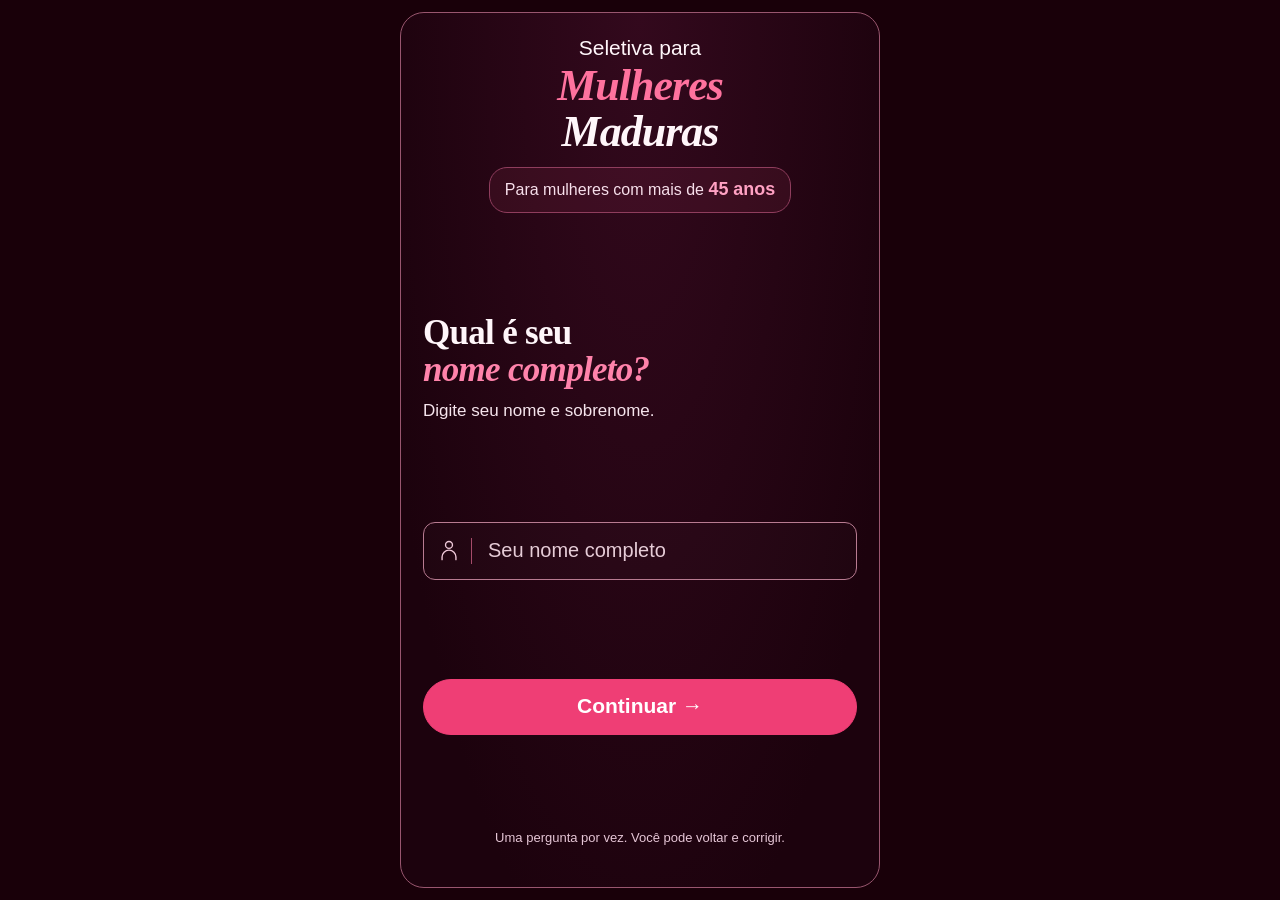
==== commit 519bbf9c: "Preparar promoção da versão aprovada para a página principal [skip netlify]" ====
--- a/index.html
+++ b/index.html
@@ -1,10 +1,10 @@
 <!DOCTYPE html>
-<html lang="pt-BR"><head><meta charset="UTF-8"><meta name="viewport" content="width=device-width,initial-scale=1"><meta name="description" content="Seletiva presencial em Piracicaba para mulheres acima de 45 anos que sonham em ser modelos. Inscreva-se respondendo a 4 perguntas simples."><title>Seletiva de modelos em Piracicaba | Mulheres acima de 45 anos</title>
+<html lang="pt-BR"><head><meta charset="UTF-8"><meta name="viewport" content="width=device-width,initial-scale=1"><meta name="description" content="Seletiva presencial em Piracicaba para mulheres acima de 45 anos que sonham em ser modelos. Inscreva-se respondendo a 4 perguntas simples."><title>Seletiva para mulheres maduras | Piracicaba</title>
 <style>
-*{box-sizing:border-box}body{margin:0;background:#1b000b;background:radial-gradient(ellipse at 50% 20%,#2b0414 0%,#160008 80%);color:#fff9fb;font-family:Arial,sans-serif;font-size:20px;line-height:1.5}p{margin:12px 0}.hero{text-align:center;padding:36px 22px 28px}.hero-inner{max-width:740px;margin:auto}.hero h1{margin:0 auto 24px;max-width:600px;line-height:.98;font-weight:700}.hero h1 .title-intro{display:block;font-size:32px;font-weight:500;line-height:1.35;margin-bottom:8px}.title-women,.title-mature{display:block;font-family:Georgia,'Times New Roman',serif;font-style:italic;font-size:82px;letter-spacing:-3px}.title-women{color:#ff6090}.title-mature{color:#fff9fb}.title-swoosh{display:block;width:65%;height:18px;margin:10px auto 0;color:#ff6090}.hero-copy{margin:0 auto;max-width:620px}.hero-question{font-family:Georgia,'Times New Roman',serif;font-size:30px;line-height:1.2;font-weight:700;margin:0 0 18px}.hero-question em{color:#ff729e;font-style:italic;text-decoration:underline;text-decoration-thickness:2px;text-underline-offset:5px}.hero-description{font-size:19px;line-height:1.5;color:#f7eaf0;margin:0}.hero-location{display:inline-flex;align-items:center;justify-content:center;gap:12px;border:1.5px solid #f36a96;border-radius:40px;padding:11px 18px;margin:22px 0 0;font-size:17px;line-height:1.4}.hero-location svg{width:23px;height:29px;flex:none;color:#ff729e}.location-text{border-left:1px solid #a64b6a;padding-left:12px}.hero-location strong{color:#ff86ad}main{max-width:610px;margin:0 auto 28px;padding:0 20px}.card{padding:28px;border:1px solid #b46b85;border-radius:24px;background:#19000b55}.progress-text{display:flex;justify-content:space-between;gap:12px;font-size:16px;color:#f7eaf0}.track{height:6px;background:#633146;border-radius:8px;margin:11px 0 30px;overflow:hidden}.fill{height:100%;background:#ff6090;border-radius:8px;animation:progress-in 180ms ease-out both}h2{font-family:Georgia,'Times New Roman',serif;font-size:43px;line-height:1.08;letter-spacing:-1px;font-weight:700;margin:0 0 23px}h2 em{color:#ff729e;font-style:italic}.hint{font-size:19px;color:#fff0f5;line-height:1.4;margin:0 0 26px}.input-wrap{position:relative}.input-icon{position:absolute;top:50%;left:18px;transform:translateY(-50%);padding-right:14px;border-right:1px solid #a64b6a;display:flex;align-items:center;pointer-events:none;color:#f0c7d6}.input-icon svg{width:24px;height:28px}input{width:100%;min-width:0;font:inherit;font-size:20px;padding:18px 14px 18px 72px;border:1.5px solid #b87b91;border-radius:13px;color:#fff9fb;background:#ffffff03;min-height:67px}input::placeholder{color:#e6ccd7;opacity:1}input:focus,button:focus-visible{outline:3px solid #ff8eb2;outline-offset:4px}input[aria-invalid=true]{border-color:#ff9fbb}button{font:inherit;font-weight:700;cursor:pointer;min-height:62px;padding:14px 18px;touch-action:manipulation;white-space:normal;overflow-wrap:break-word}button:disabled{cursor:wait;opacity:.7}.primary{background:#f5487c;color:#fff;border:1px solid #f5487c;border-radius:40px;flex:1 1 100%;width:100%;order:-1;font-size:24px;min-height:65px;font-weight:700}.primary:hover,.choice-yes:hover{background:#df356a}.actions{display:flex;flex-wrap:wrap;justify-content:center;gap:12px;margin-top:25px}.back{background:transparent;border:1px solid #9e5a75;border-radius:24px;color:#ffe9f1;font-size:17px;min-height:46px;padding:9px 20px}.choice{display:block;width:100%;border:1.5px solid #b87b91;border-radius:18px;padding:18px 14px;margin:16px 0;font-size:20px;line-height:1.35;background:transparent;color:#fff9fb}.choice-yes{background:#f5487c;border-color:#f5487c;color:white;min-height:78px;font-size:23px}.primary,.choice{transition:transform 100ms ease,background-color 100ms ease}.primary:active,.choice:active{transform:scale(.985)}form{animation:question-in 180ms ease-out both}@keyframes question-in{from{opacity:0;transform:translateY(7px)}to{opacity:1;transform:translateY(0)}}@keyframes progress-in{from{width:var(--previous-progress)}}@media(prefers-reduced-motion:reduce){form,.fill{animation:none}.primary,.choice{transition:none}.primary:active,.choice:active{transform:none}}.error{color:#ffe5ef;background:#4b1328;border:1px solid #ff9fbb;padding:12px;border-radius:10px;font-size:18px;margin-top:16px}.error:empty{display:none}.privacy{font-size:16px;color:#ecd0dd;margin-top:22px}.reassure{font-size:16px;text-align:center;color:#f2dfe8;margin:28px 0 0;line-height:1.4}.success-icon{width:64px;height:64px;border-radius:50%;background:#f5487c;color:white;display:grid;place-items:center;font-size:34px;margin-bottom:20px}footer{text-align:center;color:#d4acbe;font-size:14px;padding:16px 20px}@media(max-width:600px){.hero{padding:28px 20px 26px}.hero h1 .title-intro{font-size:27px}.title-women,.title-mature{font-size:68px;letter-spacing:-2px}.hero-question{font-size:27px}.hero-description{font-size:18px}.hero-location{font-size:16px;padding:10px 13px;gap:10px}.hero-location svg{width:21px}.location-text{padding-left:10px}main{padding:0 18px}.card{padding:24px 20px}h2{font-size:37px}.hint{font-size:18px}.reassure{font-size:16px}}@media(max-width:350px){.hero{padding-left:16px;padding-right:16px}.title-women,.title-mature{font-size:60px}.hero-question{font-size:25px}.hero-location{font-size:15px}main{padding:0 14px}.card{padding:22px 17px}h2{font-size:33px}input{font-size:18px;padding-left:64px}.input-icon{left:14px;padding-right:10px}.primary{font-size:23px}.choice-yes{font-size:21px}}
+*{box-sizing:border-box}html{height:100%;overflow:hidden}body{position:fixed;inset:0;margin:0;overflow:hidden;background:#190009;color:#fff6fa;font:18px/1.4 Arial,sans-serif}main{height:100vh;height:100svh;height:var(--app-height,100svh);padding:12px;padding-top:max(12px,env(safe-area-inset-top));padding-bottom:max(12px,env(safe-area-inset-bottom));display:flex;justify-content:center;overflow:hidden}.quiz-shell{display:flex;flex-direction:column;width:100%;max-width:480px;min-height:0;height:100%;padding:22px;background:radial-gradient(ellipse at 50% 0%,#33091d,#1c020d 80%);border:1px solid #99566f;border-radius:24px}.quiz-header{text-align:center;flex:none;padding-bottom:18px}.quiz-header h1{font-size:21px;line-height:1.2;font-weight:400;margin:0}.quiz-header h1 strong{display:block;font:italic 700 44px/1.04 Georgia,'Times New Roman',serif;margin-top:3px;letter-spacing:-1px}.quiz-header h1 em{display:block;color:#ff729e;font-style:inherit}.quiz-header h1 strong span{display:block}.audience{display:inline-block;font-size:16px;line-height:1.45;color:#f7dfeb;margin:12px 0 0;padding:9px 15px;border:1px solid #8f3d5d;border-radius:18px;background:#ff609014}.audience strong{color:#ffa1c3;font-size:1.12em;font-weight:800;white-space:nowrap}#content{display:flex;flex-direction:column;flex:1;min-height:0}.progress-text{display:flex;justify-content:space-between;font-size:14px;gap:8px;color:#eed9e3;flex:none}.track{height:5px;min-height:5px;background:#613045;border-radius:8px;margin:8px 0 22px;overflow:hidden}.fill{height:100%;background:#ff6090;border-radius:8px}form{display:flex;flex-direction:column;justify-content:space-evenly;gap:16px;flex:1;min-height:0;animation:question-in 160ms ease-out}h2{font:700 35px/1.06 Georgia,'Times New Roman',serif;letter-spacing:-.7px;margin:0 0 12px;flex:none}h2 em{font-style:italic;color:#ff83ab}.hint{font-size:17px;line-height:1.35;margin:0 0 18px;color:#f6e5ed;flex:none}#fields{flex:none}.input-wrap{position:relative}.input-icon{position:absolute;top:50%;left:15px;transform:translateY(-50%);padding-right:11px;border-right:1px solid #a64b6a;display:flex;align-items:center;pointer-events:none;color:#edc7d7}.input-icon svg{width:22px;height:26px}input{width:100%;min-width:0;min-height:58px;border:1.5px solid #b87b91;border-radius:12px;color:#fff9fb;background:#ffffff03;font:20px Arial,sans-serif;padding:15px 12px 15px 64px}input::placeholder{color:#e6ccd7;opacity:1}input:focus,button:focus-visible{outline:3px solid #ff8eb2;outline-offset:3px}input[aria-invalid=true]{border-color:#ff9fbb}button{font:700 21px/1.25 Arial,sans-serif;cursor:pointer;touch-action:manipulation;padding:12px 15px;min-height:56px;white-space:normal;overflow-wrap:break-word}button:disabled{opacity:.7;cursor:wait}.actions{display:flex;flex-direction:column;gap:7px;flex:none;margin-top:0;padding-top:0}.primary{background:#ef3e75;color:white;border:1px solid #ef3e75;border-radius:32px;width:100%;order:-1}.primary:hover,.choice-yes:hover{background:#d82d63}.back{align-self:center;min-height:40px;font-size:16px;background:transparent;border:0;color:#f1d3e0;padding:8px 20px}.choice{width:100%;display:block;border:1.5px solid #b87b91;border-radius:16px;margin:0 0 10px;background:transparent;color:#fff9fb;font-size:18px;min-height:56px}.choice-yes{background:#ef3e75;color:white;border-color:#ef3e75;font-size:20px;min-height:62px}.privacy{font-size:13px;line-height:1.3;color:#e9c9d9;margin:9px 0 0;flex:none}.reassure{flex:none;text-align:center;font-size:13px;line-height:1.35;color:#e6c6d6;margin:12px 0 0}.error{font-size:15px;line-height:1.25;color:#ffe7ef;background:#4c172c;border:1px solid #ff9fbb;border-radius:9px;padding:8px;margin:10px 0 0;flex:none}.error:empty{display:none}.success-icon{color:#ff83ab;font-size:42px;margin:15px 0}.quiz-shell[data-step="3"] h2{font-size:28px;line-height:1.15}.quiz-shell[data-step="3"] .hint{margin-bottom:14px}.quiz-shell[data-step="3"] .quiz-header{display:none}.quiz-shell[data-step="3"] .reassure{display:none}.quiz-shell[data-step="3"] .actions{padding-top:0;margin-top:0}.quiz-shell:not([data-step="0"]) .quiz-header{display:none}.has-error .reassure{display:none}.keyboard-open .quiz-header,.keyboard-open .reassure,.keyboard-open .hint,.keyboard-open .progress-text,.keyboard-open .track{display:none}.keyboard-open .quiz-shell{padding:14px}.keyboard-open h2{font-size:27px;margin-bottom:10px}.keyboard-open .actions{padding-top:10px;gap:3px}.keyboard-open input{min-height:48px;padding-top:11px;padding-bottom:11px}.keyboard-open .primary{min-height:48px;font-size:20px;padding:9px 12px}.keyboard-open .back{min-height:32px;padding:4px 15px}.keyboard-open .error{font-size:14px;margin-top:6px;padding:6px}.primary:active,.choice:active{background:#d82d63}@keyframes question-in{from{opacity:.4;transform:translateY(5px)}to{opacity:1;transform:translateY(0)}}@media(prefers-reduced-motion:reduce){form{animation:none}}@media(max-height:620px){main{padding:8px}.quiz-shell{padding:18px}.quiz-header{padding-bottom:12px}.quiz-header h1{font-size:18px}.quiz-header h1 strong{font-size:36px}.audience{margin-top:9px;padding:7px 12px;font-size:14px}.track{margin-bottom:16px}h2{font-size:32px}.hint{margin-bottom:14px;font-size:16px}.reassure{margin-top:8px}.actions{padding-top:13px}.quiz-shell[data-step="3"] h2{font-size:26px}}@media(max-width:350px){.quiz-shell{padding:17px}.quiz-header h1 strong{font-size:35px}.audience{font-size:14px}h2{font-size:31px}input{font-size:18px}.quiz-shell[data-step="3"] h2{font-size:25px}}
+.question-block{flex:none}.question-block .hint{margin-bottom:0}.choice:last-child{margin-bottom:0}.has-error .hint{display:none}.keyboard-open form{justify-content:space-between;gap:6px}.keyboard-open .actions{padding-top:0}.reassure{padding-bottom:18px}@media(max-height:620px){form{gap:8px}.actions{padding-top:0}.reassure{padding-bottom:10px}}
 </style></head><body>
-<header class="hero"><div class="hero-inner"><h1><span class="title-intro">Seletiva para</span><span class="title-women">Mulheres</span><span class="title-mature">Maduras</span><svg class="title-swoosh" viewBox="0 0 320 20" aria-hidden="true"><path d="M0 19C80-3 244-7 320 15C216 5 103 8 0 19Z" fill="currentColor"/></svg></h1><div class="hero-copy"><p class="hero-question">Você tem <em>mais de 45 anos</em><br>e sonha em ser modelo?</p><p class="hero-description">Estamos procurando mulheres como você para uma <strong>seletiva presencial.</strong></p></div><p class="hero-location"><svg viewBox="0 0 24 30" aria-hidden="true"><path fill="currentColor" d="M12 1a11 11 0 0 0-11 11c0 8 11 17 11 17s11-9 11-17A11 11 0 0 0 12 1Zm0 16a5 5 0 1 1 0-10 5 5 0 0 1 0 10Z"/></svg><span class="location-text">Seletiva presencial em <strong>Piracicaba</strong></span></p></div></header>
-<main><section class="card" aria-label="Formulário de inscrição"><div id="content"></div><p class="reassure">Pode voltar e corrigir suas respostas quando precisar.</p></section></main><footer>Seletiva presencial · Piracicaba</footer>
+<main><section class="quiz-shell" data-step="0" aria-label="Inscrição na seletiva"><header class="quiz-header"><h1>Seletiva para<strong><em>Mulheres</em><span>Maduras</span></strong></h1><p class="audience">Para mulheres com mais de <strong>45 anos</strong></p></header><div id="content"></div><p class="reassure">Uma pergunta por vez. Você pode voltar e corrigir.</p></section></main>
 <script>
 const META_PIXEL_ID = '1801282187897715';
 const trackedSteps = new Set();
@@ -28,16 +28,19 @@
   const match = String(value ?? '').trim().match(/^(\d{1,3})(?:\s*anos?)?$/i);
   return match ? Number(match[1]) : NaN;
 };
-const values={name:'',age:'',phone:'',attendance:null};let step=0,busy=false,previousProgress=0;const content=document.getElementById('content');
+const values={name:'',age:'',phone:'',attendance:null};let step=0,busy=false;const content=document.getElementById('content');
 const questions=['Qual é seu nome completo?','Qual é sua idade?','Qual é seu celular com DDD?','Você consegue comparecer à seletiva presencial em Piracicaba?'];
-const hints=['Digite seu nome e sobrenome para iniciar <strong>sua inscrição.</strong>','Digite sua idade. Pode escrever 52 ou 52 anos.','Digite o DDD e o número do seu celular.','Toque na sua resposta para concluir a inscrição.'];
-const questionMarkup=['Qual é seu<br><em>nome completo?</em>','Qual é sua<br><em>idade?</em>','Qual é seu<br><em>celular com DDD?</em>','Você consegue <em>comparecer</em> à seletiva presencial em Piracicaba?'];
+const hints=['Digite seu nome e sobrenome.','Digite sua idade. Pode escrever 52 ou 52 anos.','Digite o DDD e o número do seu celular.','Toque na sua resposta para concluir a inscrição.'];
+const questionMarkup=['Qual é seu<br><em>nome completo?</em>','Qual é sua<br><em>idade?</em>','Qual é seu<br><em>celular com DDD?</em>','Você consegue <em>ir à seletiva</em> em Piracicaba?'];
 const fieldIcons=['<circle cx="12" cy="8" r="4"/><path d="M4 25v-3a8 8 0 0 1 16 0v3"/>','<rect x="3" y="6" width="18" height="20" rx="3"/><path d="M7 2v8M17 2v8M3 13h18M8 18h2M14 18h2"/>','<rect x="5" y="2" width="14" height="25" rx="3"/><path d="M10 23h4"/>'];
 function save(){const field=document.getElementById('answer');if(step<3&&field) values[['name','age','phone'][step]]=field.value;}
-function showError(message){const el=document.getElementById('error');el.textContent=message;document.getElementById('answer')?.setAttribute('aria-invalid','true');}
-function render(focus=false){if(!trackedSteps.has(step)){trackedSteps.add(step);trackMeta('FormStepViewed',{step:step+1});}content.innerHTML='<div class="progress-text"><span>Pergunta '+(step+1)+' de 4</span><span>'+Math.round((step+1)/4*100)+'%</span></div><div class="track" aria-hidden="true"><div class="fill" style="--previous-progress:'+previousProgress+'%;width:'+((step+1)*25)+'%"></div></div><form novalidate><h2 id="question" tabindex="-1">'+questionMarkup[step]+'</h2><p class="hint" id="hint">'+hints[step]+'</p><div id="fields"></div><p id="error" class="error" role="alert"></p><div class="actions">'+(step?'<button type="button" class="back">← Voltar</button>':'')+(step<3?'<button type="submit" class="primary">Continuar →</button>':'')+'</div>'+(step===3?'<p class="privacy">Ao tocar em uma resposta, você conclui sua inscrição e autoriza o uso do seu nome, idade e celular para organizar esta seletiva e entrar em contato sobre sua inscrição.</p>':'')+'</form>';
-previousProgress=(step+1)*25;const fields=document.getElementById('fields');if(step<3){const input=document.createElement('input');input.id='answer';input.setAttribute('aria-labelledby','question');input.setAttribute('aria-describedby','hint error');input.required=true;input.type='text';input.inputMode=step===2?'tel':'text';input.autocomplete=step===0?'name':step===2?'tel-national':'off';input.maxLength=step===0?150:step===1?30:16;input.placeholder=['Seu nome completo','Sua idade','(19) 99999-9999'][step];input.value=values[['name','age','phone'][step]];const wrap=document.createElement('div');wrap.className='input-wrap';const icon=document.createElement('span');icon.className='input-icon';icon.setAttribute('aria-hidden','true');icon.innerHTML='<svg viewBox="0 0 24 30" fill="none" stroke="currentColor" stroke-width="1.6" stroke-linecap="round" stroke-linejoin="round">'+fieldIcons[step]+'</svg>';wrap.append(icon,input);fields.append(wrap);input.addEventListener('input',()=>{if(!formStarted){formStarted=true;trackMeta('FormStarted');}if(step===2){let d=input.value.replace(/\D/g,'').slice(0,11);input.value=d.length>2?'('+d.slice(0,2)+') '+d.slice(2,7)+(d.length>7?'-'+d.slice(7):''):d;}save();});}else{fields.setAttribute('role','group');fields.setAttribute('aria-labelledby','question');for(const [value,text] of [[true,'Sim, consigo comparecer'],[false,'Não consigo comparecer']]){const button=document.createElement('button');button.type='button';button.className=value?'choice choice-yes':'choice choice-no';button.textContent=text;button.addEventListener('click',()=>{if(busy)return;values.attendance=value;submit({preventDefault(){}},button);});fields.append(button);}}
-content.querySelector('.back')?.addEventListener('click',()=>{save();step--;render(true)});content.querySelector('form').addEventListener('submit',submit);if(focus)document.getElementById('question').focus();}
+function showError(message){document.body.classList.add('has-error');const el=document.getElementById('error');el.textContent=message;document.getElementById('answer')?.setAttribute('aria-invalid','true');}
+function render(focus=false){document.body.classList.remove('has-error');document.querySelector('.quiz-shell').dataset.step=String(step);if(!trackedSteps.has(step)){trackedSteps.add(step);trackMeta('FormStepViewed',{step:step+1});}content.innerHTML='<form novalidate><div class="question-block"><h2 id="question" tabindex="-1">'+questionMarkup[step]+'</h2><p class="hint" id="hint">'+hints[step]+'</p></div><div id="fields"></div><p id="error" class="error" role="alert"></p><div class="actions">'+(step?'<button type="button" class="back">← Voltar</button>':'')+(step<3?'<button type="submit" class="primary">Continuar →</button>':'')+'</div>'+(step===3?'<p class="privacy">Ao responder, você conclui a inscrição e autoriza o uso dos seus dados para organizar a seletiva e entrar em contato.</p>':'')+'</form>';
+const fields=document.getElementById('fields');if(step<3){const input=document.createElement('input');input.id='answer';input.setAttribute('aria-labelledby','question');input.setAttribute('aria-describedby','hint error');input.required=true;input.type='text';input.inputMode=step===2?'tel':'text';input.autocomplete=step===0?'name':step===2?'tel-national':'off';input.maxLength=step===0?150:step===1?30:16;input.placeholder=['Seu nome completo','Sua idade','(19) 99999-9999'][step];input.value=values[['name','age','phone'][step]];const wrap=document.createElement('div');wrap.className='input-wrap';const icon=document.createElement('span');icon.className='input-icon';icon.setAttribute('aria-hidden','true');icon.innerHTML='<svg viewBox="0 0 24 30" fill="none" stroke="currentColor" stroke-width="1.6" stroke-linecap="round" stroke-linejoin="round">'+fieldIcons[step]+'</svg>';wrap.append(icon,input);fields.append(wrap);input.addEventListener('input',()=>{if(!formStarted){formStarted=true;trackMeta('FormStarted');}if(step===2){let d=input.value.replace(/\D/g,'').slice(0,11);input.value=d.length>2?'('+d.slice(0,2)+') '+d.slice(2,7)+(d.length>7?'-'+d.slice(7):''):d;}save();});}else{fields.setAttribute('role','group');fields.setAttribute('aria-labelledby','question');for(const [value,text] of [[true,'Sim, consigo comparecer'],[false,'Não consigo comparecer']]){const button=document.createElement('button');button.type='button';button.className=value?'choice choice-yes':'choice choice-no';button.textContent=text;button.addEventListener('click',()=>{if(busy)return;values.attendance=value;submit({preventDefault(){}},button);});fields.append(button);}}
+content.querySelector('.back')?.addEventListener('click',()=>{save();step--;render(true)});content.querySelector('form').addEventListener('submit',submit);if(focus)document.getElementById('question').focus({preventScroll:true});}
 async function submit(event,selectedButton){event.preventDefault();if(busy)return;save();let error='';if(step===0&&(values.name.trim().split(/\s+/).length<2||!/^[\p{L}\p{M} '\-]+$/u.test(values.name.trim())))error='Digite seu nome completo, com nome e sobrenome.';if(step===1&&(!Number.isInteger(normalizeAge(values.age))||normalizeAge(values.age)<1||normalizeAge(values.age)>120))error='Digite sua idade. Pode escrever 52 ou 52 anos.';if(step===2&&!/^\d{2}9\d{8}$/.test(values.phone.replace(/\D/g,'')))error='Digite seu celular com DDD: 2 números do DDD e 9 do celular.';if(step===3&&values.attendance===null)error='Escolha Sim ou Não para continuar.';if(error){showError(error);return;}if(step<3){trackCompletion(step+1);step++;render(true);return;}busy=true;content.querySelectorAll('button,input').forEach(el=>el.disabled=true);const btn=selectedButton||content.querySelector('.choice-yes');const originalText=btn.textContent;btn.textContent='Enviando sua inscrição…';try{const response=await fetch('/api/inscricao',{method:'POST',headers:{'Content-Type':'application/json'},body:JSON.stringify(values)});const result=await response.json();if(!response.ok)throw Error(result.error||'Não foi possível concluir. Tente novamente.');trackCompletion(4);trackMeta('Lead',{},result.eventId);content.innerHTML='<div class="success-icon" aria-hidden="true">✓</div><h2 tabindex="-1">Inscrição concluída!</h2><p>Suas respostas foram recebidas.</p><p>Obrigada por se inscrever na seletiva em Piracicaba.</p><p class="hint">Você já pode fechar esta página.</p>';content.querySelector('h2').focus();document.querySelector('.reassure').hidden=true;Object.keys(values).forEach(key=>values[key]=null);}catch(e){showError(e instanceof TypeError?'Não conseguimos conectar. Confira sua internet e toque na resposta para tentar novamente. Suas respostas continuam aqui.':(e.message||'Confira sua conexão e tente novamente.'));content.querySelectorAll('button,input').forEach(el=>el.disabled=false);btn.textContent=originalText;}finally{busy=false;}}
-render();
+const initialViewportHeight=window.innerHeight;
+function fitViewport(){const height=window.visualViewport?window.visualViewport.height:window.innerHeight;document.documentElement.style.setProperty('--app-height',height+'px');document.body.classList.toggle('keyboard-open',document.activeElement?.tagName==='INPUT'&&height<initialViewportHeight-100);}
+window.visualViewport?.addEventListener('resize',fitViewport);window.addEventListener('resize',fitViewport);document.addEventListener('focusin',fitViewport);document.addEventListener('focusout',()=>setTimeout(fitViewport,0));
+fitViewport();render();
 </script></body></html>
